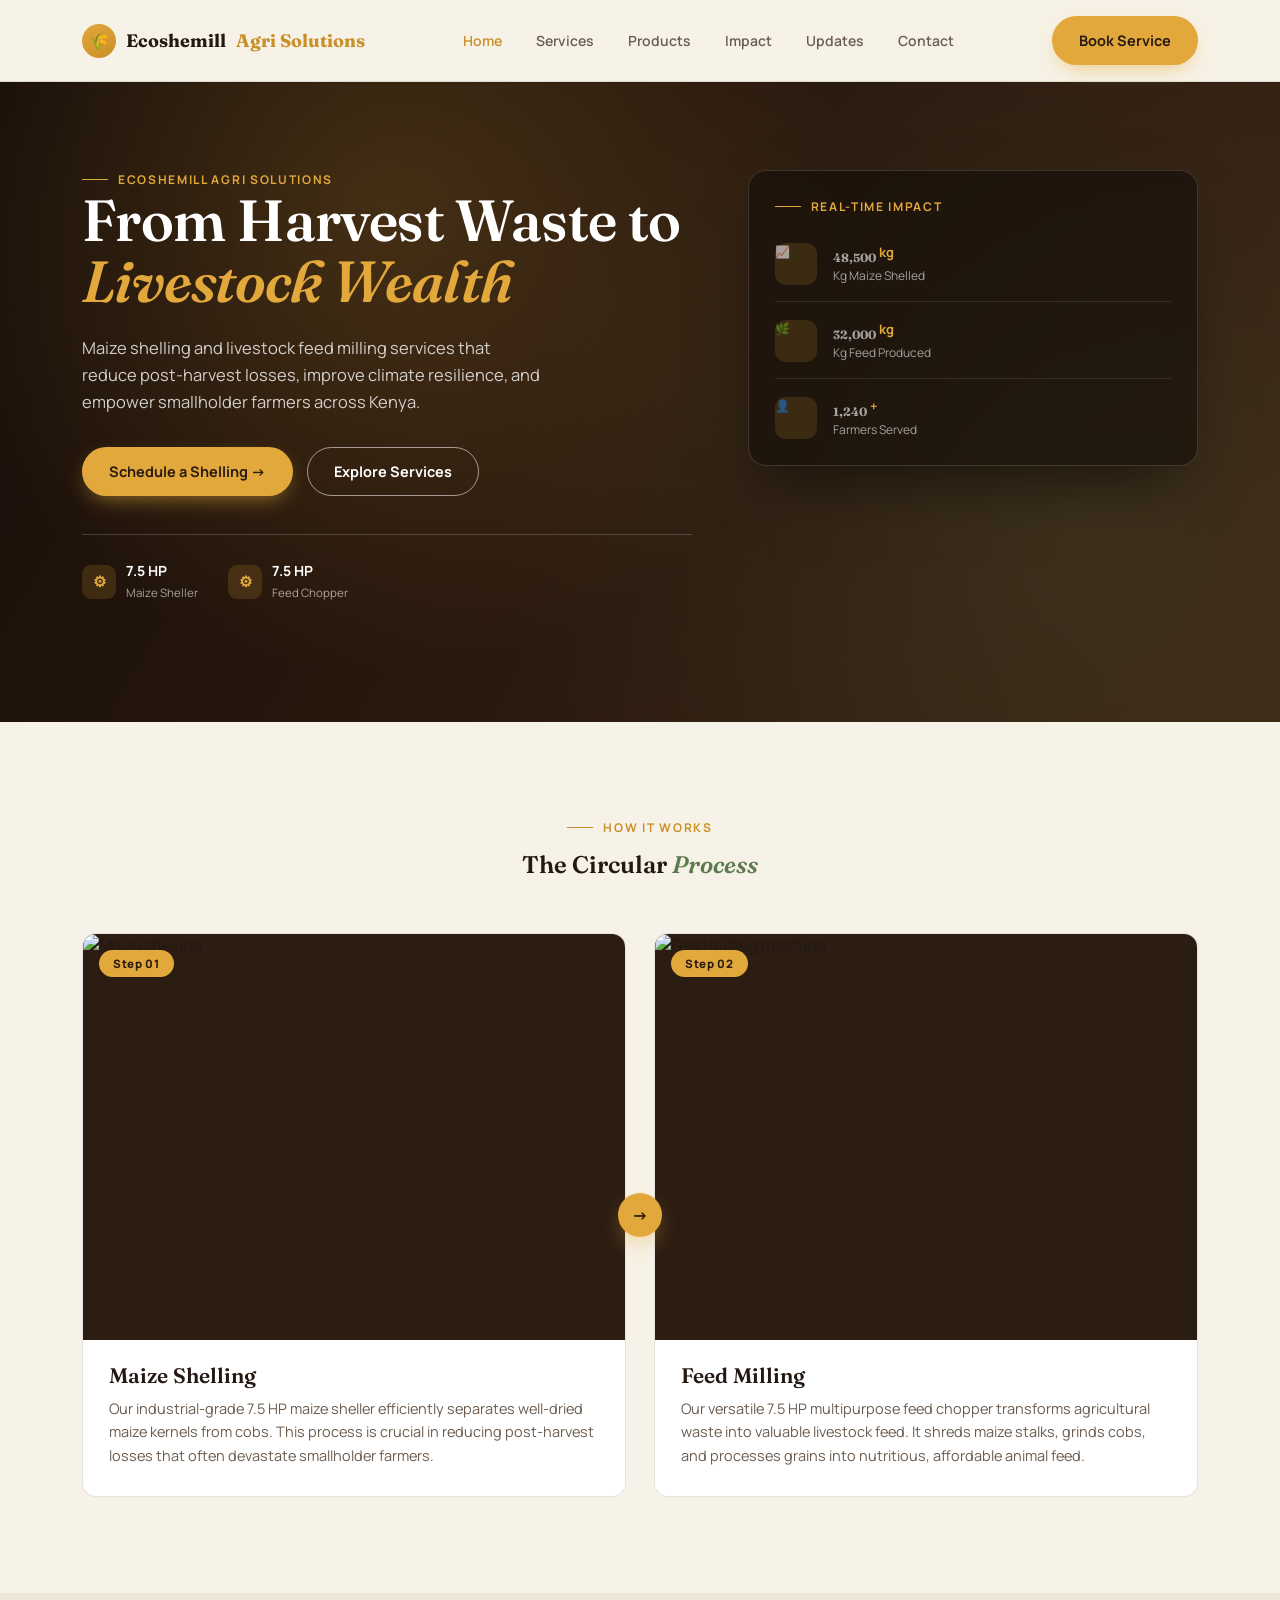
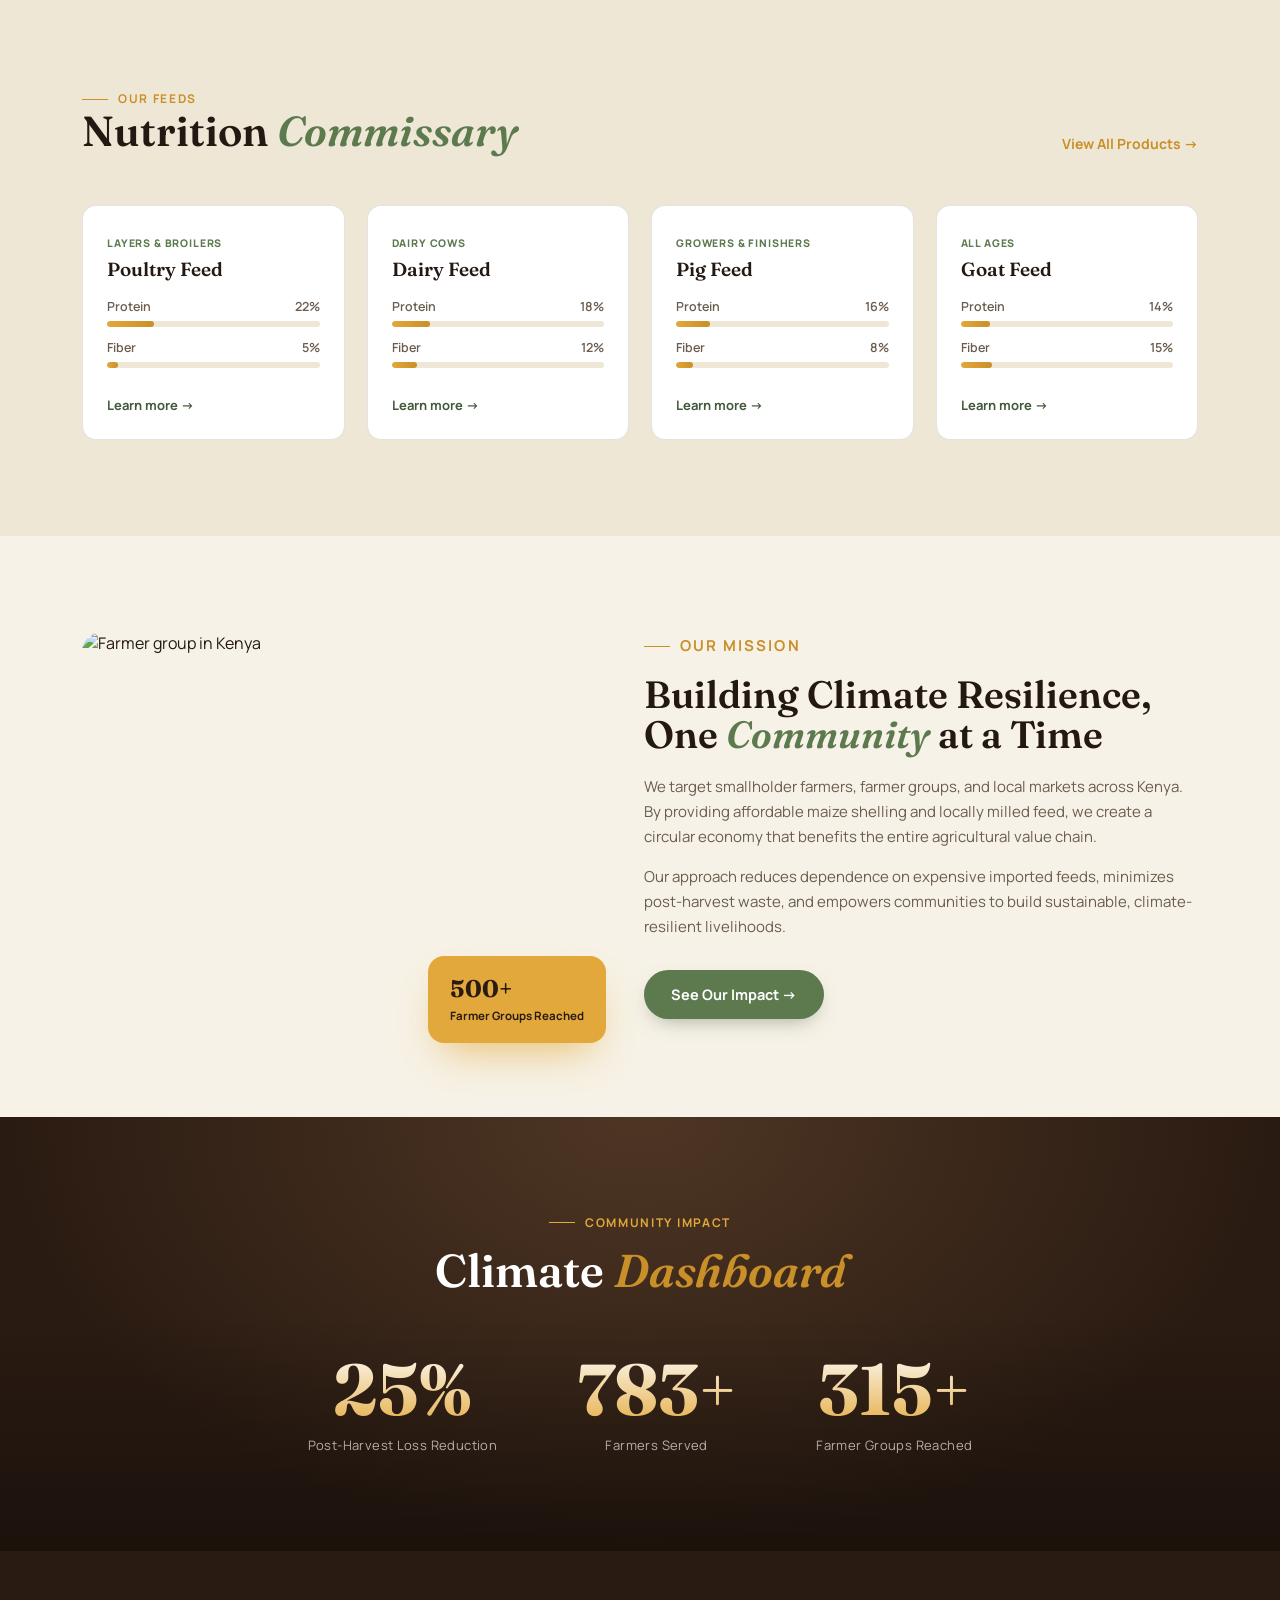
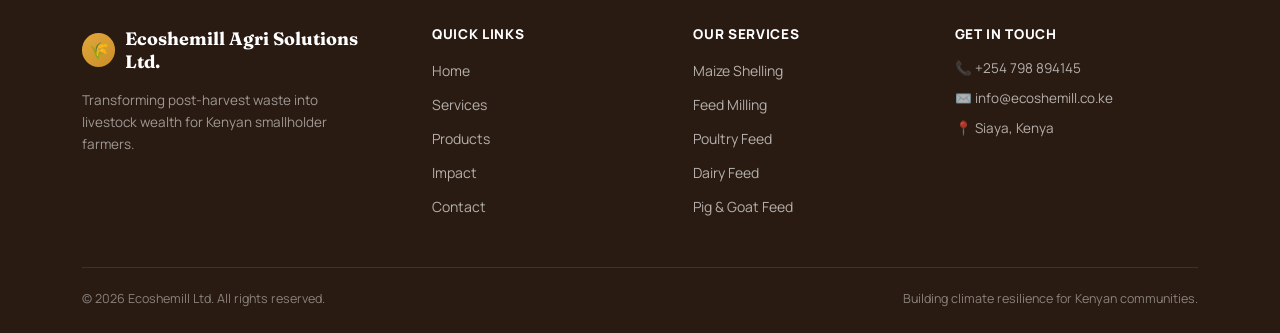
==== index.html @ fb28b837 "initial commit" ====
<!DOCTYPE html>
<html lang="en">
<head>
<meta charset="UTF-8">
<meta name="viewport" content="width=device-width, initial-scale=1.0">
<title>Ecoshemill Agri Solutions — From Harvest Waste to Livestock Wealth</title>
<link rel="preconnect" href="https://fonts.googleapis.com">
<link href="https://fonts.googleapis.com/css2?family=Fraunces:ital,opsz,wght@0,9..144,400;0,9..144,600;0,9..144,700;1,9..144,500;1,9..144,600&family=Manrope:wght@400;500;600;700;800&display=swap" rel="stylesheet">
<link rel="stylesheet" href="style.css">
</head>
<body>

<header>
  <nav>
    <a class="logo" href="#top">
      <span class="logo-mark">🌾</span>
      Ecoshemill <span style="color:var(--gold-dark)">Agri Solutions</span>
    </a>
    <div class="nav-links">
      <a href="#top" class="active">Home</a>
      <a href="#services">Services</a>
      <a href="#products">Products</a>
      <a href="#impact">Impact</a>
      <a href="#updates">Updates</a>
      <a href="#contact">Contact</a>
    </div>
    <div class="nav-cta">
      <a class="btn btn-gold" href="#contact">Book Service</a>
      <button class="burger" id="burger" aria-label="Menu"><span></span><span></span><span></span></button>
    </div>
  </nav>
</header>

<section class="hero" id="top">
  <div class="hero-grain"></div>
  <div class="hero-inner">
    <div data-reveal>
      <p class="eyebrow on-dark">Ecoshemill Agri Solutions</p>
      <h1>From Harvest Waste to<span class="accent">Livestock Wealth</span></h1>
      <p class="lead">Maize shelling and livestock feed milling services that reduce post-harvest losses, improve climate resilience, and empower smallholder farmers across Kenya.</p>
      <div class="hero-actions">
        <a href="#contact" class="btn btn-gold">Schedule a Shelling →</a>
        <a href="#services" class="btn btn-outline">Explore Services</a>
      </div>
      <div class="hero-specs">
        <div class="spec"><span class="ic">⚙</span><div><b>7.5 HP</b><span>Maize Sheller</span></div></div>
        <div class="spec"><span class="ic">⚙</span><div><b>7.5 HP</b><span>Feed Chopper</span></div></div>
      </div>
    </div>

    <div class="impact-card" data-reveal>
      <p class="eyebrow on-dark" style="margin-bottom:8px;">Real-Time Impact</p>
      <div class="impact-row">
        <span class="impact-ic">📈</span>
        <div><span class="impact-num" data-count="48500">0<sup>kg</sup></span><span>Kg Maize Shelled</span></div>
      </div>
      <div class="impact-row">
        <span class="impact-ic">🌿</span>
        <div><span class="impact-num" data-count="32000">0<sup>kg</sup></span><span>Kg Feed Produced</span></div>
      </div>
      <div class="impact-row">
        <span class="impact-ic">👤</span>
        <div><span class="impact-num" data-count="1240">0<sup>+</sup></span><span>Farmers Served</span></div>
      </div>
    </div>
  </div>
</section>

<section class="section" id="services">
  <div class="wrap">
    <div class="center-head" data-reveal>
      <p class="eyebrow">How It Works</p>
      <h2>The Circular <em class="green">Process</em></h2>
    </div>
    <div class="process-grid" data-reveal>
      <div class="process-arrow">→</div>
      <div class="step-card">
        <div class="step-media">
          <span class="step-tag">Step 01</span>
          <img src="https://images.unsplash.com/photo-1601472244926-1de84e69b7e8?q=80&w=800&auto=format&fit=crop" alt="Maize shelling">
        </div>
        <div class="step-body">
          <h3>Maize Shelling</h3>
          <p>Our industrial-grade 7.5 HP maize sheller efficiently separates well-dried maize kernels from cobs. This process is crucial in reducing post-harvest losses that often devastate smallholder farmers.</p>
        </div>
      </div>
      <div class="step-card">
        <div class="step-media">
          <span class="step-tag">Step 02</span>
          <img src="https://images.unsplash.com/photo-1595855709622-2c3f75f4dbaa?q=80&w=800&auto=format&fit=crop" alt="Feed milling machine">
        </div>
        <div class="step-body">
          <h3>Feed Milling</h3>
          <p>Our versatile 7.5 HP multipurpose feed chopper transforms agricultural waste into valuable livestock feed. It shreds maize stalks, grinds cobs, and processes grains into nutritious, affordable animal feed.</p>
        </div>
      </div>
    </div>
  </div>
</section>

<section class="section nutrition" id="products">
  <div class="wrap">
    <div class="section-head" data-reveal>
      <div>
        <p class="eyebrow">Our Feeds</p>
        <h2>Nutrition <em class="green">Commissary</em></h2>
      </div>
      <a class="view-all" href="#products">View All Products →</a>
    </div>
    <div class="feed-grid" data-reveal>
      <div class="feed-card">
        <span class="feed-tag">Layers &amp; Broilers</span>
        <h3>Poultry Feed</h3>
        <div class="stat-row"><div class="stat-label"><span>Protein</span><span>22%</span></div><div class="bar"><i style="width:22%"></i></div></div>
        <div class="stat-row"><div class="stat-label"><span>Fiber</span><span>5%</span></div><div class="bar"><i style="width:5%"></i></div></div>
        <a class="learn-more" href="#products">Learn more →</a>
      </div>
      <div class="feed-card">
        <span class="feed-tag">Dairy Cows</span>
        <h3>Dairy Feed</h3>
        <div class="stat-row"><div class="stat-label"><span>Protein</span><span>18%</span></div><div class="bar"><i style="width:18%"></i></div></div>
        <div class="stat-row"><div class="stat-label"><span>Fiber</span><span>12%</span></div><div class="bar"><i style="width:12%"></i></div></div>
        <a class="learn-more" href="#products">Learn more →</a>
      </div>
      <div class="feed-card">
        <span class="feed-tag">Growers &amp; Finishers</span>
        <h3>Pig Feed</h3>
        <div class="stat-row"><div class="stat-label"><span>Protein</span><span>16%</span></div><div class="bar"><i style="width:16%"></i></div></div>
        <div class="stat-row"><div class="stat-label"><span>Fiber</span><span>8%</span></div><div class="bar"><i style="width:8%"></i></div></div>
        <a class="learn-more" href="#products">Learn more →</a>
      </div>
      <div class="feed-card">
        <span class="feed-tag">All Ages</span>
        <h3>Goat Feed</h3>
        <div class="stat-row"><div class="stat-label"><span>Protein</span><span>14%</span></div><div class="bar"><i style="width:14%"></i></div></div>
        <div class="stat-row"><div class="stat-label"><span>Fiber</span><span>15%</span></div><div class="bar"><i style="width:15%"></i></div></div>
        <a class="learn-more" href="#products">Learn more →</a>
      </div>
    </div>
  </div>
</section>

<section class="section" id="impact">
  <div class="wrap mission" data-reveal>
    <div class="mission-media">
      <img src="https://images.unsplash.com/photo-1500595046743-cd271d694d30?q=80&w=900&auto=format&fit=crop" alt="Farmer group in Kenya">
      <div class="badge-float"><b>500+</b><span>Farmer Groups Reached</span></div>
    </div>
    <div class="mission-copy">
      <p class="eyebrow">Our Mission</p>
      <h2 style="margin-top:14px;">Building Climate Resilience, One <em class="green">Community</em> at a Time</h2>
      <p>We target smallholder farmers, farmer groups, and local markets across Kenya. By providing affordable maize shelling and locally milled feed, we create a circular economy that benefits the entire agricultural value chain.</p>
      <p>Our approach reduces dependence on expensive imported feeds, minimizes post-harvest waste, and empowers communities to build sustainable, climate-resilient livelihoods.</p>
      <a class="btn btn-green" href="#contact">See Our Impact →</a>
    </div>
  </div>
</section>

<section class="dashboard section" id="updates">
  <div class="wrap" data-reveal>
    <p class="eyebrow on-dark" style="justify-content:center;">Community Impact</p>
    <h2 style="font-size:clamp(30px,4.4vw,46px); margin-top:14px;">Climate <em>Dashboard</em></h2>
    <div class="dash-stats">
      <div class="dash-stat">
        <b data-count="40" data-suffix="%">0%</b>
        <span>Post-Harvest Loss Reduction</span>
      </div>
      <div class="dash-stat">
        <b data-count="1240" data-suffix="+">0</b>
        <span>Farmers Served</span>
      </div>
      <div class="dash-stat">
        <b data-count="500" data-suffix="+">0</b>
        <span>Farmer Groups Reached</span>
      </div>
    </div>
  </div>
</section>

<footer id="contact">
  <div class="wrap">
    <div class="foot-grid">
      <div>
        <div class="foot-logo"><span class="logo-mark">🌾</span>Ecoshemill Agri Solutions Ltd.</div>
        <p>Transforming post-harvest waste into livestock wealth for Kenyan smallholder farmers.</p>
      </div>
      <div class="foot-col">
        <h4>Quick Links</h4>
        <ul>
          <li><a href="#top">Home</a></li>
          <li><a href="#services">Services</a></li>
          <li><a href="#products">Products</a></li>
          <li><a href="#impact">Impact</a></li>
          <li><a href="#contact">Contact</a></li>
        </ul>
      </div>
      <div class="foot-col">
        <h4>Our Services</h4>
        <ul>
          <li><a href="#services">Maize Shelling</a></li>
          <li><a href="#services">Feed Milling</a></li>
          <li><a href="#products">Poultry Feed</a></li>
          <li><a href="#products">Dairy Feed</a></li>
          <li><a href="#products">Pig &amp; Goat Feed</a></li>
        </ul>
      </div>
      <div class="foot-col">
        <h4>Get In Touch</h4>
        <ul>
          <li class="contact-item">📞 +254 798 894145</li>
          <li class="contact-item">✉️ info@ecoshemill.co.ke</li>
          <li class="contact-item">📍 Siaya, Kenya</li>
        </ul>
      </div>
    </div>
    <div class="foot-bottom">
      <span>© 2026 Ecoshemill Ltd. All rights reserved.</span>
      <span>Building climate resilience for Kenyan communities.</span>
    </div>
  </div>
</footer>

<script src="script.js"></script>
</body>
</html>
---- style.css ----
:root{
    --cream:#F7F2E7;
    --cream-dark:#EFE7D6;
    --brown-900:#2A1B12;
    --brown-800:#3A271A;
    --brown-700:#4E3624;
    --gold:#E3A83B;
    --gold-dark:#C98F28;
    --green:#5C7A4E;
    --green-dark:#42583A;
    --ink:#241812;
    --ink-soft:#6b5c4f;
    --line: rgba(36,24,18,0.12);
    --radius: 14px;
    --maxw: 1180px;
  }
  *{box-sizing:border-box;}
  html{scroll-behavior:smooth;}
  body{
    margin:0;
    font-family:'Manrope', sans-serif;
    color:var(--ink);
    background:var(--cream);
    -webkit-font-smoothing:antialiased;
  }
  h1,h2,h3,h4{
    font-family:'Fraunces', serif;
    margin:0;
    line-height:1.05;
    font-weight:600;
  }
  em{font-style:italic; color:var(--gold-dark);}
  em.green{color:var(--green);}
  p{margin:0; color:var(--ink-soft); line-height:1.65;}
  a{text-decoration:none; color:inherit;}
  img{display:block; max-width:100%;}
  .wrap{max-width:var(--maxw); margin:0 auto; padding:0 32px;}
  .eyebrow{
    display:flex; align-items:center; gap:10px;
    text-transform:uppercase; letter-spacing:.14em; font-size:12px;
    font-weight:700; color:var(--gold-dark);
  }
  .eyebrow::before{content:""; width:26px; height:1px; background:var(--gold-dark);}
  .eyebrow.on-dark{color:var(--gold);}
  .eyebrow.on-dark::before{background:var(--gold);}
  .btn{
    display:inline-flex; align-items:center; gap:8px;
    padding:14px 26px; border-radius:100px; font-weight:700; font-size:14.5px;
    cursor:pointer; border:1.5px solid transparent; transition:transform .25s ease, box-shadow .25s ease, background .25s ease;
    white-space:nowrap;
  }
  .btn:hover{transform:translateY(-2px);}
  .btn-gold{background:var(--gold); color:var(--brown-900); box-shadow:0 8px 22px -8px rgba(227,168,59,.7);}
  .btn-gold:hover{background:var(--gold-dark);}
  .btn-outline{background:transparent; border-color:rgba(255,255,255,.55); color:#fff;}
  .btn-outline:hover{background:rgba(255,255,255,.12);}
  .btn-green{background:var(--green); color:#fff; box-shadow:0 8px 22px -10px rgba(66,88,58,.6);}
  .btn-green:hover{background:var(--green-dark);}

  /* NAV */
  header{
    position:sticky; top:0; z-index:50;
    background:rgba(247,242,231,.9); backdrop-filter:blur(10px);
    border-bottom:1px solid var(--line);
  }
  nav{
    display:flex; align-items:center; justify-content:space-between;
    max-width:var(--maxw); margin:0 auto; padding:16px 32px;
  }
  .logo{display:flex; align-items:center; gap:10px; font-family:'Fraunces',serif; font-weight:700; font-size:18px;}
  .logo-mark{
    width:34px; height:34px; border-radius:50%;
    background:linear-gradient(145deg, var(--gold), var(--gold-dark));
    display:flex; align-items:center; justify-content:center; font-size:16px;
  }
  .nav-links{display:flex; align-items:center; gap:34px; font-size:14px; font-weight:600; color:var(--ink);}
  .nav-links a{position:relative; padding:6px 0; color:var(--ink-soft);}
  .nav-links a.active{color:var(--gold-dark);}
  .nav-links a:hover{color:var(--gold-dark);}
  .nav-cta{display:flex; align-items:center; gap:18px;}
  .burger{display:none; flex-direction:column; gap:5px; cursor:pointer; background:none; border:none;}
  .burger span{width:22px; height:2px; background:var(--ink);}

  /* HERO */
  .hero{
    position:relative; overflow:hidden; color:#fff;
    background:linear-gradient(120deg, rgba(20,12,8,.92), rgba(60,35,18,.75)),
      url('data:image/svg+xml;utf8,<svg xmlns="http://www.w3.org/2000/svg" width="800" height="600"><rect width="800" height="600" fill="%233a2415"/></svg>');
    background-size:cover; background-position:center;
    min-height:640px;
  }
  .hero-grain{
    position:absolute; inset:0;
    background: radial-gradient(circle at 30% 20%, rgba(227,168,59,.18), transparent 45%),
                radial-gradient(circle at 85% 70%, rgba(92,122,78,.18), transparent 50%);
    pointer-events:none;
  }
  .hero-inner{
    position:relative; z-index:2; display:grid; grid-template-columns:1.15fr .85fr; gap:56px;
    align-items:start; padding:88px 32px 64px; max-width:var(--maxw); margin:0 auto;
  }
  .hero h1{font-size:clamp(38px,5vw,58px); letter-spacing:-.01em;}
  .hero h1 .accent{display:block; font-style:italic; color:var(--gold); font-weight:600;}
  .hero p.lead{color:rgba(255,255,255,.78); font-size:16.5px; max-width:460px; margin:22px 0 32px;}
  .hero-actions{display:flex; gap:14px; flex-wrap:wrap; margin-bottom:38px;}
  .hero-specs{display:flex; gap:30px; padding-top:26px; border-top:1px solid rgba(255,255,255,.18);}
  .spec{display:flex; align-items:center; gap:10px;}
  .spec .ic{
    width:34px; height:34px; border-radius:9px; background:rgba(227,168,59,.16);
    display:flex; align-items:center; justify-content:center; color:var(--gold); font-size:15px; font-weight:800;
  }
  .spec b{display:block; font-size:14px;}
  .spec span{font-size:11.5px; color:rgba(255,255,255,.6);}

  .impact-card{
    background:rgba(20,13,9,.62); border:1px solid rgba(255,255,255,.14);
    border-radius:18px; padding:26px 26px 10px; backdrop-filter:blur(6px);
    box-shadow:0 30px 60px -20px rgba(0,0,0,.55);
  }
  .impact-row{
    display:flex; align-items:center; gap:16px;
    padding:16px 0; border-bottom:1px solid rgba(255,255,255,.1);
  }
  .impact-row:last-child{border-bottom:none;}
  .impact-ic{
    width:42px; height:42px; border-radius:11px; flex:none;
    background:rgba(227,168,59,.15); color:var(--gold);
    display:flex; align-items:center; justify-content:center; font-size:18px;
  }
  .impact-num{font-family:'Fraunces',serif; font-size:24px; font-weight:700;}
  .impact-num sup{font-family:'Manrope',sans-serif; font-size:13px; font-weight:700; color:var(--gold); margin-left:3px;}
  .impact-row span{display:block; font-size:12px; color:rgba(255,255,255,.6); margin-top:2px;}

  /* SECTION HEAD */
  .section{padding:96px 0;}
  .section-head{display:flex; align-items:flex-end; justify-content:space-between; gap:24px; margin-bottom:52px; flex-wrap:wrap;}
  .section-head h2{font-size:clamp(30px,4vw,42px);}
  .view-all{font-weight:700; font-size:14px; color:var(--gold-dark); white-space:nowrap;}
  .center-head{text-align:center; display:flex; flex-direction:column; align-items:center; margin-bottom:56px;}
  .center-head .eyebrow{margin-bottom:14px;}

  /* PROCESS */
  .process-grid{display:grid; grid-template-columns:1fr 1fr; gap:28px; position:relative;}
  .process-arrow{
    position:absolute; top:50%; left:50%; transform:translate(-50%,-50%);
    width:44px; height:44px; border-radius:50%; background:var(--gold);
    display:flex; align-items:center; justify-content:center; color:var(--brown-900); font-weight:800; z-index:2;
    box-shadow:0 10px 24px -8px rgba(227,168,59,.7);
  }
  .step-card{
    background:#fff; border-radius:var(--radius); overflow:hidden;
    border:1px solid var(--line); transition:transform .35s ease, box-shadow .35s ease;
  }
  .step-card:hover{transform:translateY(-6px); box-shadow:0 24px 40px -20px rgba(36,24,18,.25);}
  .step-media{position:relative; aspect-ratio:4/3; overflow:hidden; background:#2c1d13;}
  .step-media img{width:100%; height:100%; object-fit:cover;}
  .step-tag{
    position:absolute; top:16px; left:16px; background:var(--gold); color:var(--brown-900);
    font-size:11.5px; font-weight:800; letter-spacing:.06em; padding:6px 14px; border-radius:100px;
  }
  .step-body{padding:24px 26px 28px;}
  .step-body h3{font-size:21px; margin-bottom:10px;}
  .step-body p{font-size:14.5px;}

  /* NUTRITION */
  .nutrition{background:var(--cream-dark);}
  .feed-grid{display:grid; grid-template-columns:repeat(4,1fr); gap:22px;}
  .feed-card{
    background:#fff; border:1px solid var(--line); border-radius:var(--radius);
    padding:24px; transition:transform .3s ease, box-shadow .3s ease;
  }
  .feed-card:hover{transform:translateY(-5px); box-shadow:0 20px 34px -18px rgba(36,24,18,.25);}
  .feed-tag{font-size:10.5px; font-weight:800; letter-spacing:.08em; color:var(--green); text-transform:uppercase;}
  .feed-card h3{font-family:'Fraunces',serif; font-size:19px; margin:8px 0 18px; font-weight:600;}
  .stat-row{margin-bottom:12px;}
  .stat-row .stat-label{display:flex; justify-content:space-between; font-size:12.5px; color:var(--ink-soft); margin-bottom:6px; font-weight:600;}
  .bar{height:6px; border-radius:100px; background:var(--cream-dark); overflow:hidden;}
  .bar i{display:block; height:100%; background:linear-gradient(90deg,var(--gold),var(--gold-dark)); border-radius:100px;}
  .learn-more{display:inline-flex; align-items:center; gap:6px; font-size:13px; font-weight:700; color:var(--green-dark); margin-top:16px;}

  /* MISSION */
  .mission{display:grid; grid-template-columns:.95fr 1.05fr; gap:60px; align-items:center;}
  .mission-media{position:relative;}
  .mission-media img{border-radius:20px; width:100%; aspect-ratio:4/3.1; object-fit:cover;}
  .badge-float{
    position:absolute; bottom:-22px; right:-22px; background:var(--gold);
    color:var(--brown-900); border-radius:16px; padding:18px 22px;
    box-shadow:0 20px 40px -14px rgba(227,168,59,.7);
  }
  .badge-float b{display:block; font-family:'Fraunces',serif; font-size:24px;}
  .badge-float span{font-size:11.5px; font-weight:700;}
  .mission-copy h2{font-size:clamp(28px,3.6vw,38px); margin-bottom:20px;}
  .mission-copy p{margin-bottom:16px; font-size:15px;}
  .mission-copy .btn{margin-top:14px;}

  /* DASHBOARD */
  .dashboard{
    background:radial-gradient(ellipse at top, #4E3624, var(--brown-900) 70%);
    color:#fff; text-align:center; position:relative; overflow:hidden;
  }
  .dashboard::before{
    content:""; position:absolute; inset:auto 0 0 0; height:55%;
    background:linear-gradient(180deg, transparent, rgba(0,0,0,.35));
  }
  .dash-stats{display:flex; justify-content:center; gap:80px; margin-top:50px; flex-wrap:wrap;}
  .dash-stat b{
    font-family:'Fraunces',serif; font-size:clamp(48px,7vw,72px); font-weight:700;
    background:linear-gradient(180deg,#fff,var(--gold)); -webkit-background-clip:text; background-clip:text; color:transparent;
    display:block;
  }
  .dash-stat span{font-size:13px; color:rgba(255,255,255,.65); letter-spacing:.03em;}

  /* FOOTER */
  footer{background:var(--brown-900); color:rgba(255,255,255,.72); padding:76px 0 26px;}
  .foot-grid{display:grid; grid-template-columns:1.4fr 1fr 1fr 1.1fr; gap:40px; padding-bottom:50px; border-bottom:1px solid rgba(255,255,255,.1);}
  .foot-logo{display:flex; align-items:center; gap:10px; color:#fff; font-family:'Fraunces',serif; font-weight:700; font-size:18px; margin-bottom:16px;}
  .foot-grid p{font-size:13.5px; max-width:280px; color:rgba(255,255,255,.55);}
  .foot-col h4{color:#fff; font-family:'Manrope',sans-serif; font-size:13.5px; letter-spacing:.05em; text-transform:uppercase; margin-bottom:18px; font-weight:800;}
  .foot-col ul{list-style:none; margin:0; padding:0; display:flex; flex-direction:column; gap:12px;}
  .foot-col a{font-size:14px; color:rgba(255,255,255,.65);}
  .foot-col a:hover{color:var(--gold);}
  .foot-col li.contact-item{display:flex; gap:10px; font-size:13.5px; color:rgba(255,255,255,.65); align-items:flex-start;}
  .foot-bottom{display:flex; justify-content:space-between; padding-top:22px; font-size:12.5px; color:rgba(255,255,255,.45); flex-wrap:wrap; gap:10px;}

  [data-reveal]{opacity:0; transform:translateY(24px); transition:opacity .7s ease, transform .7s ease;}
  [data-reveal].in{opacity:1; transform:translateY(0);}

  @media (max-width:980px){
    .hero-inner{grid-template-columns:1fr;}
    .mission{grid-template-columns:1fr;}
    .feed-grid{grid-template-columns:repeat(2,1fr);}
    .foot-grid{grid-template-columns:1fr 1fr;}
    .nav-links{display:none;}
    .burger{display:flex;}
  }
  @media (max-width:600px){
    .process-grid{grid-template-columns:1fr;}
    .process-arrow{display:none;}
    .feed-grid{grid-template-columns:1fr;}
    .foot-grid{grid-template-columns:1fr;}
    .dash-stats{gap:40px;}
    .hero-specs{flex-wrap:wrap; gap:18px;}
  }
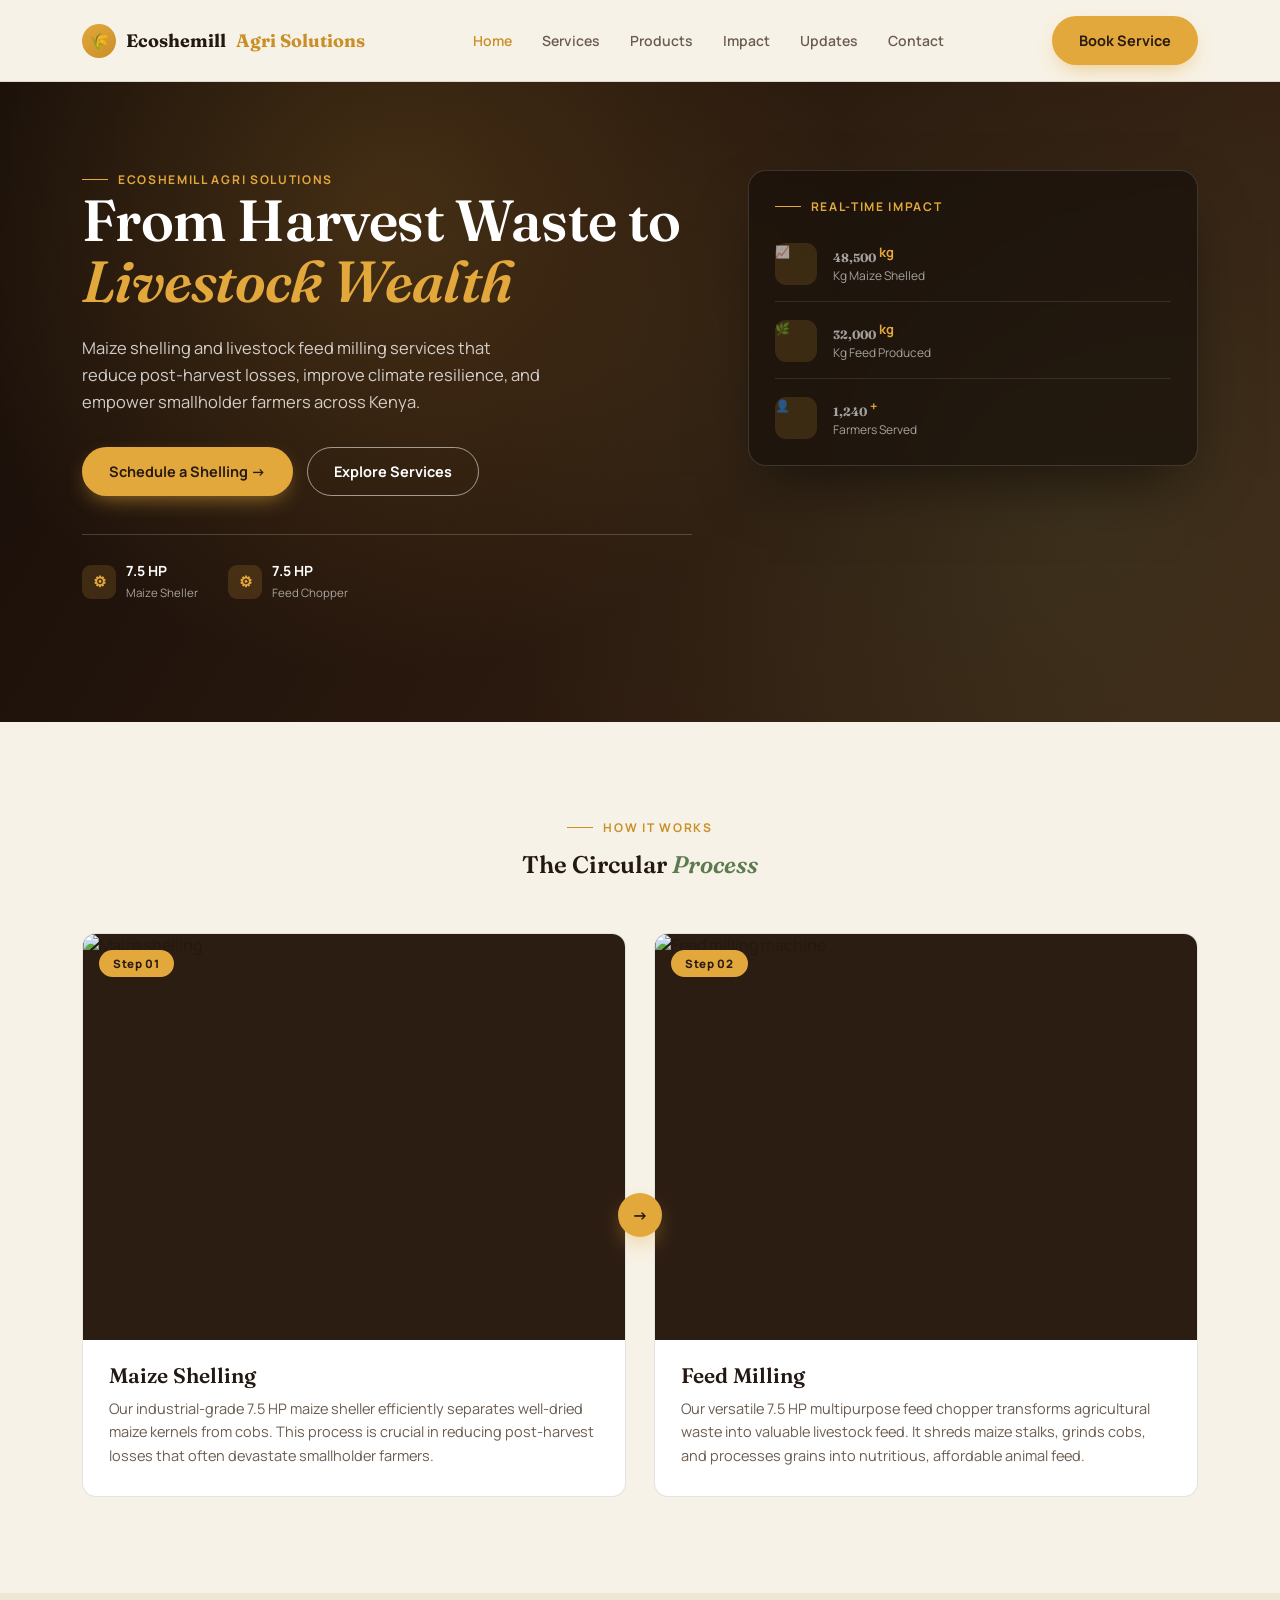
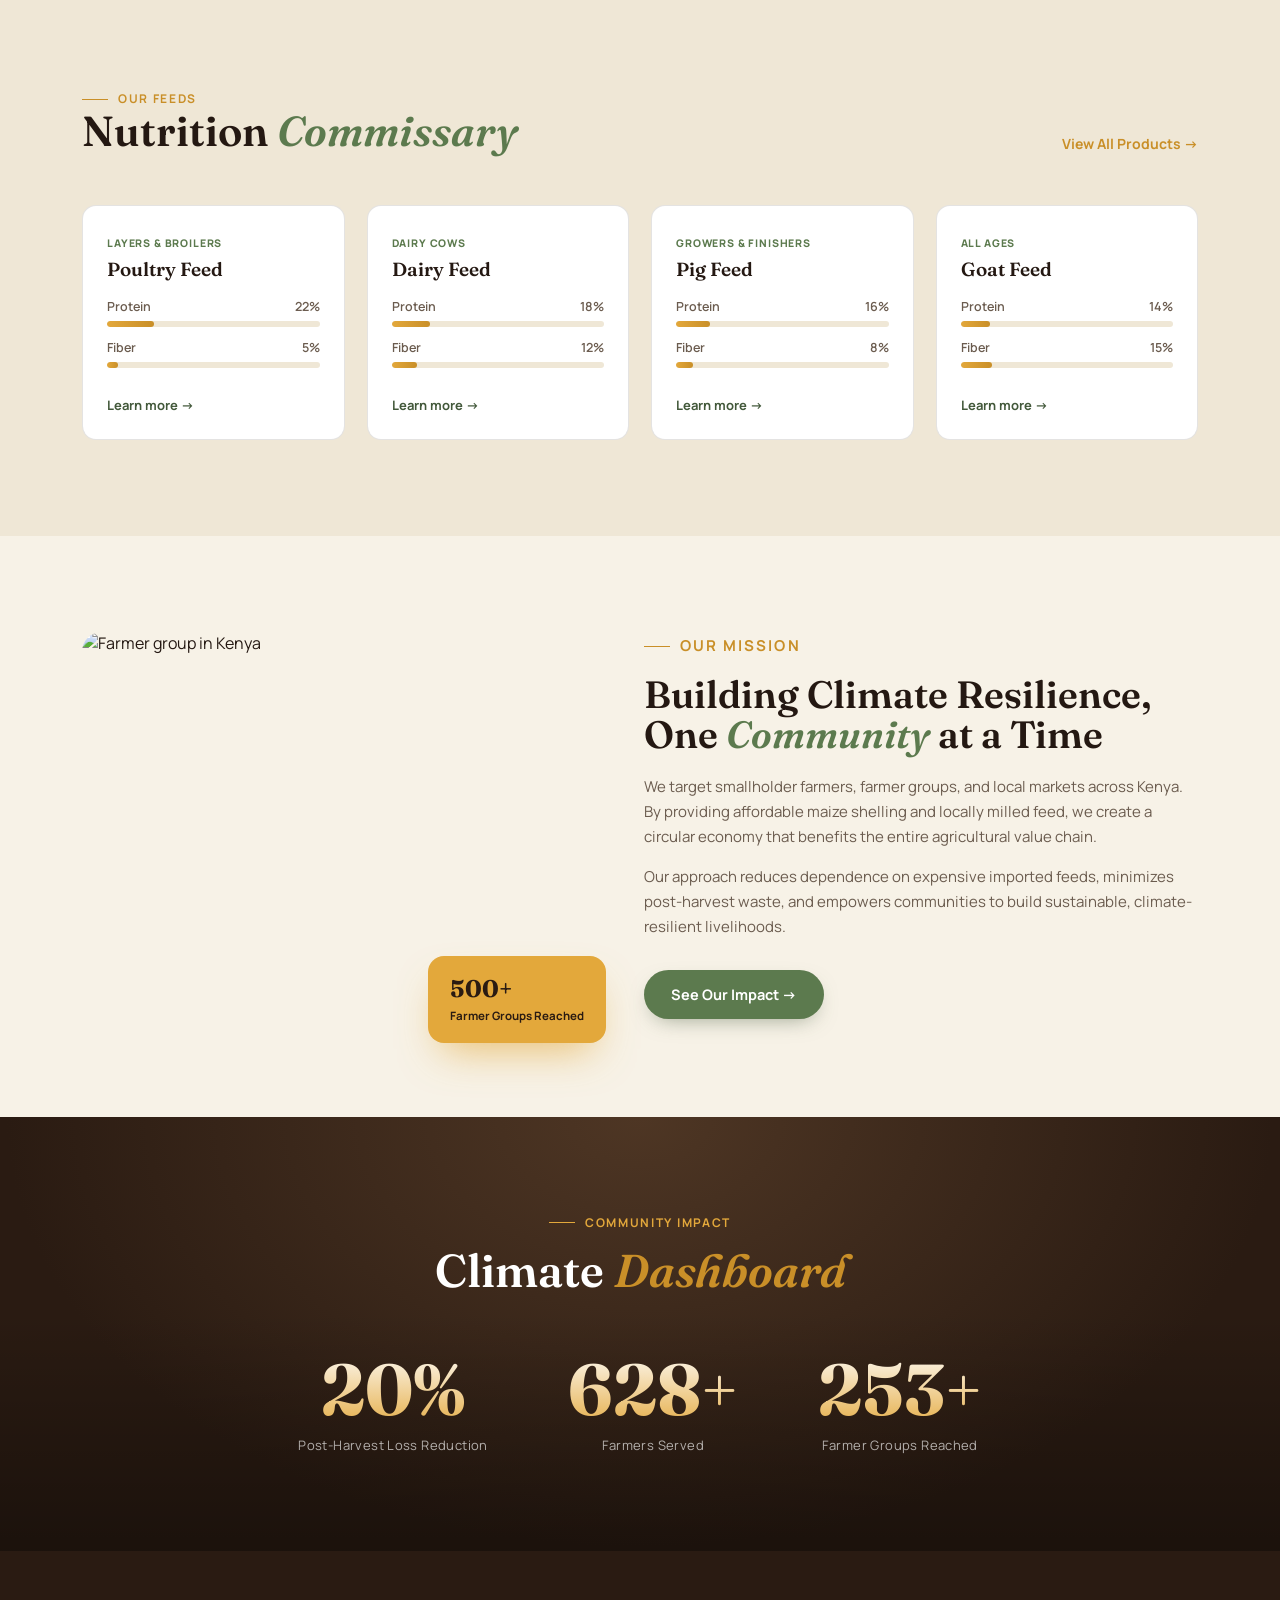
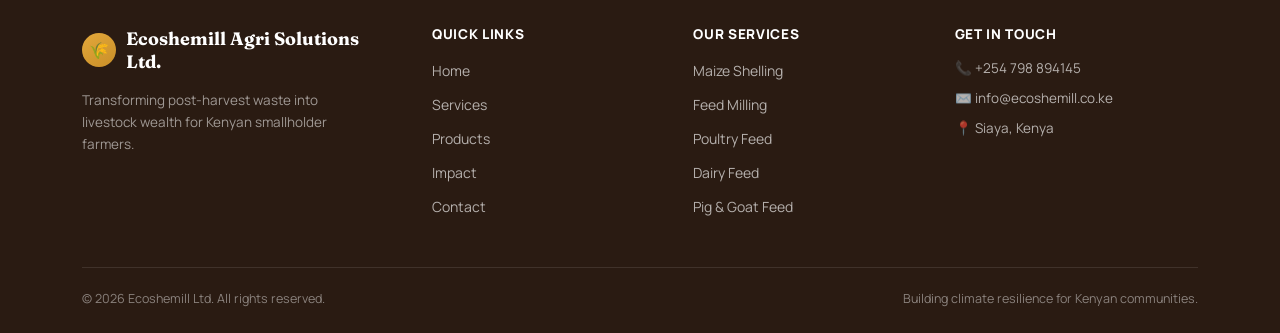
==== commit 64bbea22: "responsiveness" ====
--- a/index.html
+++ b/index.html
@@ -16,19 +16,23 @@
       <span class="logo-mark">🌾</span>
       Ecoshemill <span style="color:var(--gold-dark)">Agri Solutions</span>
     </a>
-    <div class="nav-links">
-      <a href="#top" class="active">Home</a>
-      <a href="#services">Services</a>
-      <a href="#products">Products</a>
-      <a href="#impact">Impact</a>
-      <a href="#updates">Updates</a>
-      <a href="#contact">Contact</a>
+    <div class="nav-links" id="navLinks">
+      <a href="#top" class="active" data-nav><span class="nav-ic">🏠</span><span class="nav-label">Home</span></a>
+      <a href="#services" data-nav><span class="nav-ic">⚙️</span><span class="nav-label">Services</span></a>
+      <a href="#products" data-nav><span class="nav-ic">🌽</span><span class="nav-label">Products</span></a>
+      <a href="#impact" data-nav><span class="nav-ic">🌍</span><span class="nav-label">Impact</span></a>
+      <a href="#updates" data-nav><span class="nav-ic">📊</span><span class="nav-label">Updates</span></a>
+      <a href="#contact" data-nav><span class="nav-ic">✉️</span><span class="nav-label">Contact</span></a>
+      <!-- <a class="btn btn-gold mobile-only-cta" href="#contact"><span class="nav-ic">📅</span><span class="nav-label">Book Service</span></a> -->
     </div>
     <div class="nav-cta">
-      <a class="btn btn-gold" href="#contact">Book Service</a>
-      <button class="burger" id="burger" aria-label="Menu"><span></span><span></span><span></span></button>
+      <a class="btn btn-gold desktop-only-cta" href="#contact">Book Service</a>
+      <button class="burger" id="burger" aria-label="Open menu" aria-expanded="false" aria-controls="navLinks">
+        <span></span><span></span><span></span>
+      </button>
     </div>
   </nav>
+  <div class="nav-overlay" id="navOverlay"></div>
 </header>
 
 <section class="hero" id="top">
--- a/style.css
+++ b/style.css
@@ -59,27 +59,42 @@
 
   /* NAV */
   header{
-    position:sticky; top:0; z-index:50;
+    position:sticky; top:0; z-index:100;
     background:rgba(247,242,231,.9); backdrop-filter:blur(10px);
     border-bottom:1px solid var(--line);
   }
   nav{
     display:flex; align-items:center; justify-content:space-between;
     max-width:var(--maxw); margin:0 auto; padding:16px 32px;
-  }
-  .logo{display:flex; align-items:center; gap:10px; font-family:'Fraunces',serif; font-weight:700; font-size:18px;}
+    gap:16px;
+  }
+  .logo{display:flex; align-items:center; gap:10px; font-family:'Fraunces',serif; font-weight:700; font-size:18px; flex:none;}
   .logo-mark{
-    width:34px; height:34px; border-radius:50%;
+    width:34px; height:34px; border-radius:50%; flex:none;
     background:linear-gradient(145deg, var(--gold), var(--gold-dark));
     display:flex; align-items:center; justify-content:center; font-size:16px;
   }
-  .nav-links{display:flex; align-items:center; gap:34px; font-size:14px; font-weight:600; color:var(--ink);}
-  .nav-links a{position:relative; padding:6px 0; color:var(--ink-soft);}
+  .nav-links{display:flex; align-items:center; gap:30px; font-size:14px; font-weight:600; color:var(--ink);}
+  .nav-links a{position:relative; padding:6px 0; color:var(--ink-soft); display:flex; align-items:center; gap:8px; white-space:nowrap;}
   .nav-links a.active{color:var(--gold-dark);}
   .nav-links a:hover{color:var(--gold-dark);}
-  .nav-cta{display:flex; align-items:center; gap:18px;}
-  .burger{display:none; flex-direction:column; gap:5px; cursor:pointer; background:none; border:none;}
-  .burger span{width:22px; height:2px; background:var(--ink);}
+  .nav-ic{display:none; font-size:19px; line-height:1;}
+  .mobile-only-cta{display:none;}
+  .nav-cta{display:flex; align-items:center; gap:14px; flex:none;}
+  .burger{
+    display:none; flex-direction:column; justify-content:center; align-items:center; gap:5px;
+    cursor:pointer; background:none; border:none; width:40px; height:40px; border-radius:10px;
+    flex:none; padding:0;
+  }
+  .burger span{width:20px; height:2px; background:var(--ink); border-radius:2px; transition:transform .3s ease, opacity .3s ease;}
+  .burger.open span:nth-child(1){transform:translateY(7px) rotate(45deg);}
+  .burger.open span:nth-child(2){opacity:0;}
+  .burger.open span:nth-child(3){transform:translateY(-7px) rotate(-45deg);}
+  .nav-overlay{
+    position:fixed; inset:0; background:rgba(20,13,9,.5); backdrop-filter:blur(2px);
+    opacity:0; pointer-events:none; transition:opacity .3s ease; z-index:90;
+  }
+  .nav-overlay.show{opacity:1; pointer-events:auto;}
 
   /* HERO */
   .hero{
@@ -225,19 +240,95 @@
   [data-reveal]{opacity:0; transform:translateY(24px); transition:opacity .7s ease, transform .7s ease;}
   [data-reveal].in{opacity:1; transform:translateY(0);}
 
+  /* ============ RESPONSIVE ============ */
+
+  /* Tablets / small laptops */
   @media (max-width:980px){
-    .hero-inner{grid-template-columns:1fr;}
-    .mission{grid-template-columns:1fr;}
+    .wrap{padding:0 24px;}
+    nav{padding:14px 24px;}
+    .hero-inner{grid-template-columns:1fr; gap:40px; padding:56px 24px 48px;}
+    .hero p.lead{max-width:100%;}
+    .mission{grid-template-columns:1fr; gap:64px;}
+    .mission-media{max-width:520px; margin:0 auto;}
     .feed-grid{grid-template-columns:repeat(2,1fr);}
-    .foot-grid{grid-template-columns:1fr 1fr;}
-    .nav-links{display:none;}
+    .foot-grid{grid-template-columns:1fr 1fr; row-gap:36px;}
+    .section{padding:72px 0;}
+    .dash-stats{gap:48px;}
+
+    /* Slide-in mobile nav panel */
     .burger{display:flex;}
-  }
+    .nav-links{
+      position:fixed; top:0; right:0; height:100vh; width:min(320px, 82vw);
+      background:var(--cream); flex-direction:column; align-items:stretch;
+      gap:2px; padding:88px 22px 28px; margin:0;
+      transform:translateX(100%); transition:transform .35s cubic-bezier(.4,0,.2,1);
+      box-shadow:-16px 0 40px -12px rgba(0,0,0,.25); overflow-y:auto;
+    }
+    .nav-links.open{transform:translateX(0);}
+    .nav-links a{
+      padding:14px 14px; border-radius:12px; font-size:15.5px;
+      border-bottom:1px solid var(--line);
+    }
+    .nav-links a:last-of-type{border-bottom:none;}
+    .nav-links a:hover, .nav-links a.active{background:var(--cream-dark);}
+    .nav-ic{display:inline-flex; width:22px; justify-content:center;}
+    .desktop-only-cta{display:none;}
+    .mobile-only-cta{
+      display:flex; justify-content:center; margin-top:14px; border:none;
+    }
+  }
+
+  /* Phones */
   @media (max-width:600px){
-    .process-grid{grid-template-columns:1fr;}
-    .process-arrow{display:none;}
-    .feed-grid{grid-template-columns:1fr;}
-    .foot-grid{grid-template-columns:1fr;}
-    .dash-stats{gap:40px;}
+    .wrap{padding:0 20px;}
+    nav{padding:12px 18px;}
+    .logo{font-size:15.5px; gap:8px;}
+    .logo-mark{width:30px; height:30px; font-size:14px;}
+    .hero-inner{padding:44px 20px 40px;}
+    .hero h1{font-size:clamp(30px,9vw,40px);}
+    .hero-actions{flex-direction:column; align-items:stretch;}
+    .hero-actions .btn{justify-content:center;}
     .hero-specs{flex-wrap:wrap; gap:18px;}
+    .impact-card{padding:22px 20px 6px;}
+    .section{padding:56px 0;}
+    .section-head{flex-direction:column; align-items:flex-start; gap:14px; margin-bottom:36px;}
+    .center-head{margin-bottom:38px;}
+
+    .process-grid{grid-template-columns:1fr; gap:44px;}
+    .process-arrow{
+      top:auto; left:50%; transform:translate(-50%,-50%) rotate(90deg);
+      width:38px; height:38px; font-size:14px;
+    }
+
+    .feed-grid{grid-template-columns:1fr; gap:16px;}
+
+    .mission-media{max-width:100%;}
+    .badge-float{
+      position:static; margin-top:-40px; margin-left:16px; width:fit-content;
+      box-shadow:0 16px 30px -12px rgba(227,168,59,.6);
+    }
+
+    .dashboard{padding:56px 0;}
+    .dash-stats{gap:34px; margin-top:36px;}
+    .dash-stat b{font-size:clamp(38px,12vw,52px);}
+
+    .foot-grid{grid-template-columns:1fr; gap:34px; padding-bottom:36px;}
+    .foot-grid p{max-width:100%;}
+    .foot-bottom{flex-direction:column; text-align:center;}
+  }
+
+  /* Small phones */
+  @media (max-width:380px){
+    .wrap{padding:0 16px;}
+    nav{padding:10px 14px;}
+    .hero-inner{padding:36px 16px 32px;}
+    .btn{padding:12px 20px; font-size:13.5px;}
+    .impact-num{font-size:20px;}
+    .dash-stats{gap:26px;}
+  }
+
+  /* Reduced motion */
+  @media (prefers-reduced-motion: reduce){
+    html{scroll-behavior:auto;}
+    *{animation-duration:.01ms !important; transition-duration:.01ms !important;}
   }
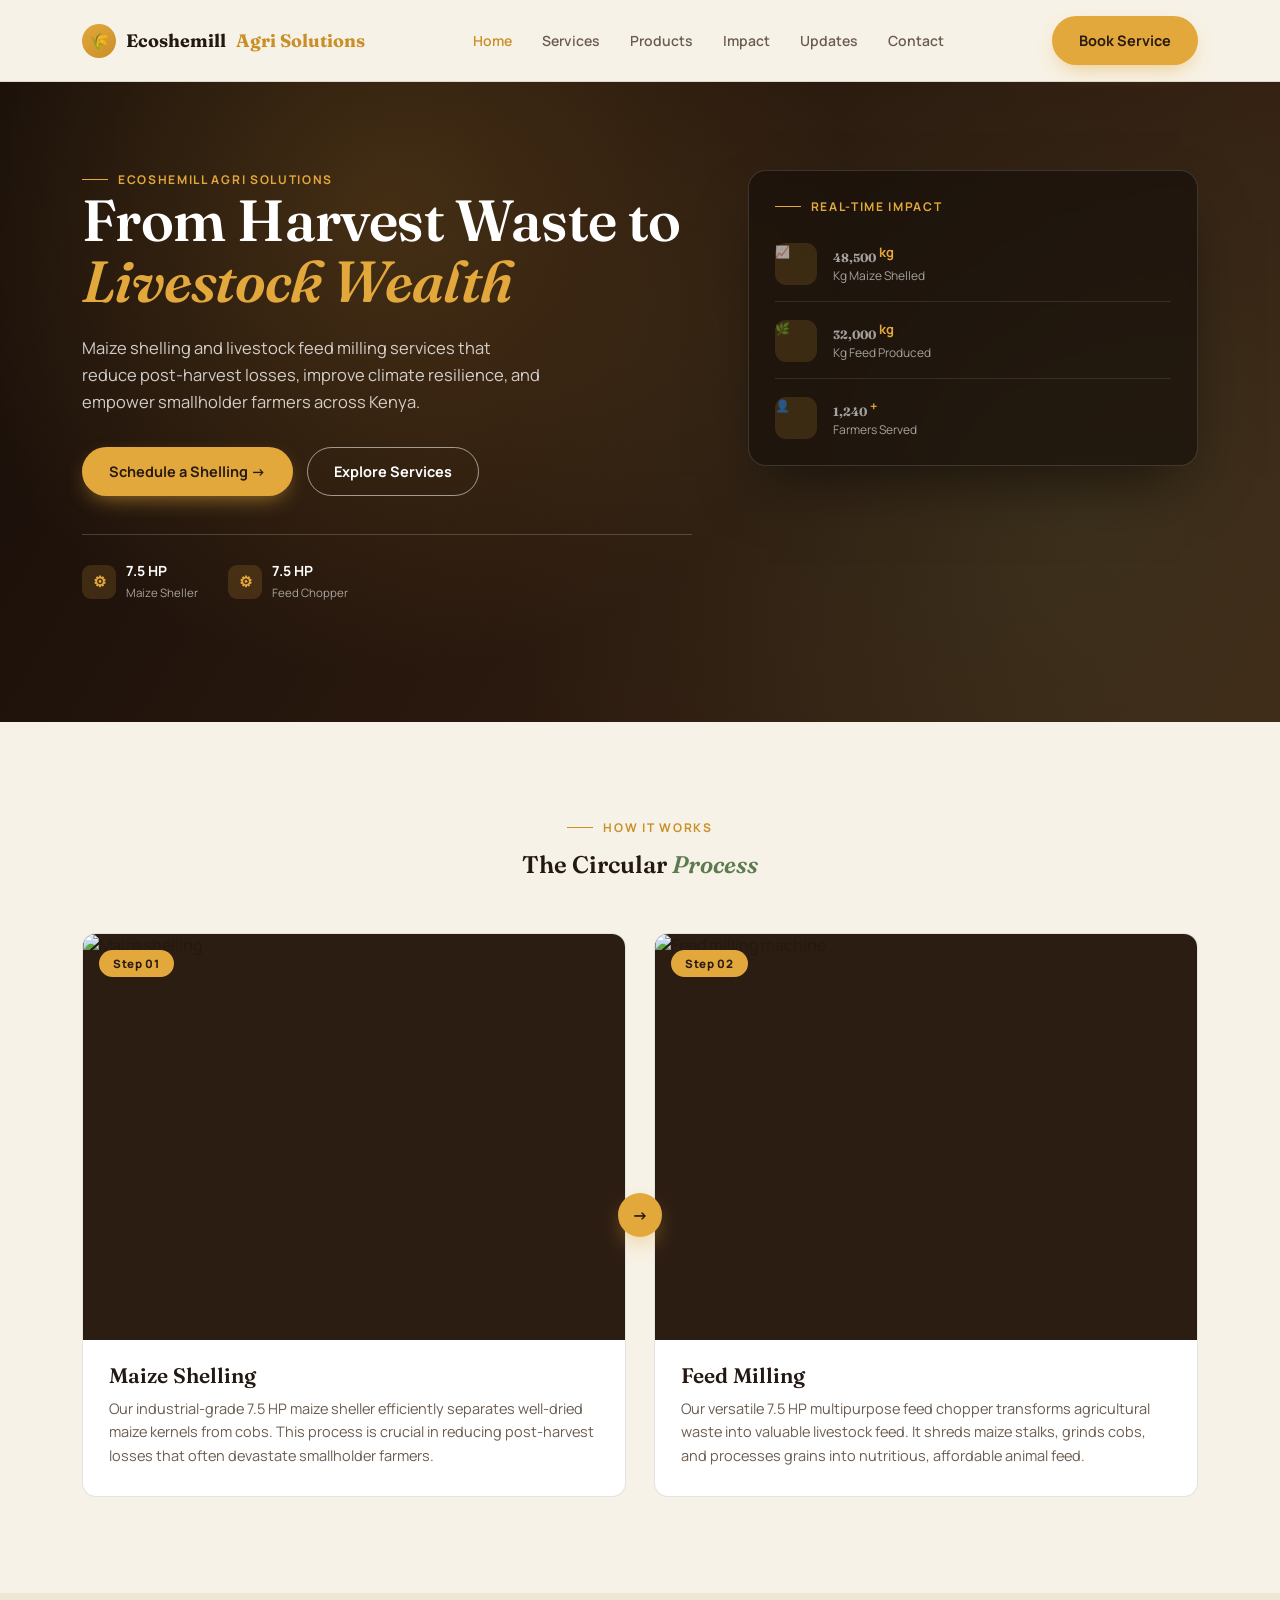
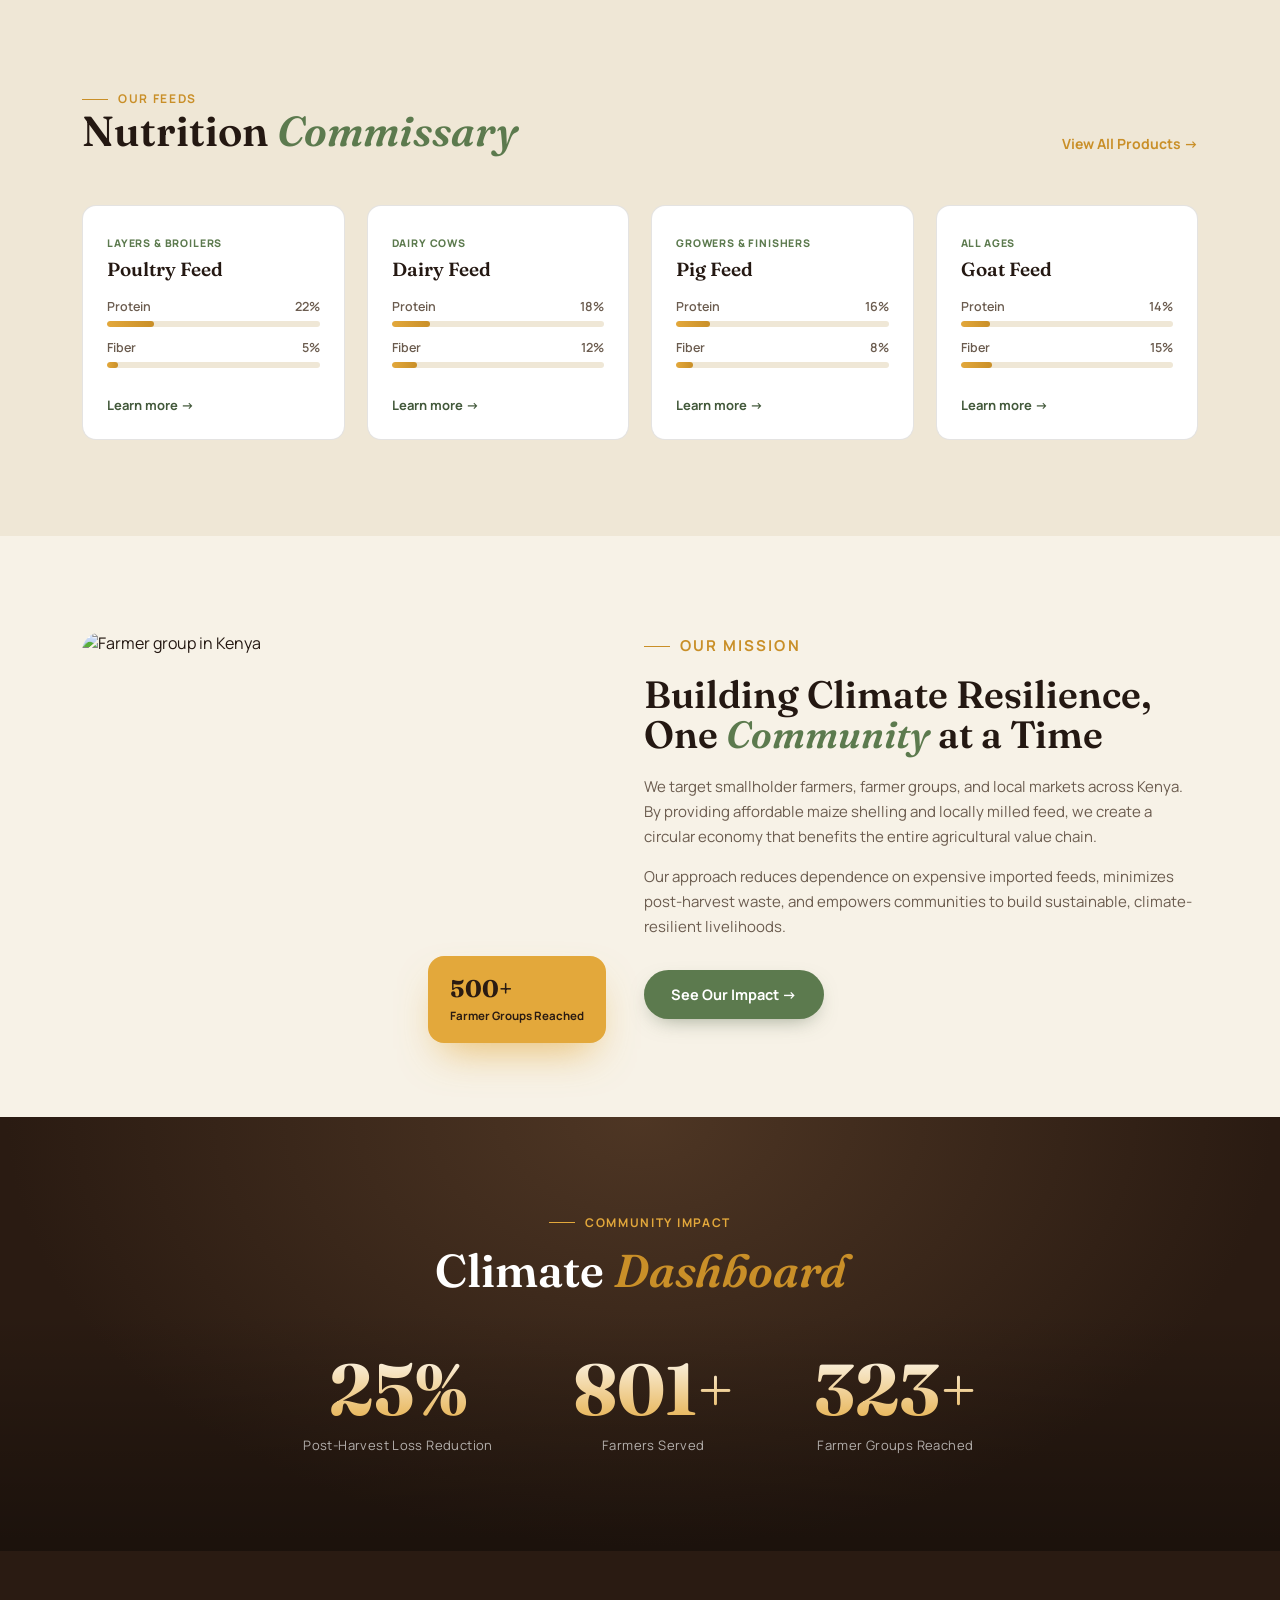
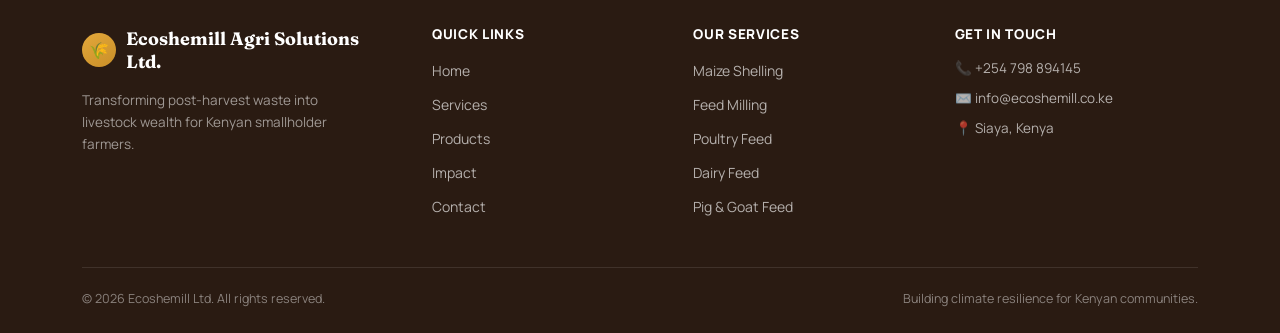
==== commit eb08ff1a: "mobile nav bar" ====
--- a/index.html
+++ b/index.html
@@ -17,13 +17,13 @@
       Ecoshemill <span style="color:var(--gold-dark)">Agri Solutions</span>
     </a>
     <div class="nav-links" id="navLinks">
-      <a href="#top" class="active" data-nav><span class="nav-ic">🏠</span><span class="nav-label">Home</span></a>
-      <a href="#services" data-nav><span class="nav-ic">⚙️</span><span class="nav-label">Services</span></a>
-      <a href="#products" data-nav><span class="nav-ic">🌽</span><span class="nav-label">Products</span></a>
-      <a href="#impact" data-nav><span class="nav-ic">🌍</span><span class="nav-label">Impact</span></a>
-      <a href="#updates" data-nav><span class="nav-ic">📊</span><span class="nav-label">Updates</span></a>
-      <a href="#contact" data-nav><span class="nav-ic">✉️</span><span class="nav-label">Contact</span></a>
-      <!-- <a class="btn btn-gold mobile-only-cta" href="#contact"><span class="nav-ic">📅</span><span class="nav-label">Book Service</span></a> -->
+      <a href="#top" class="active" data-nav><span class="nav-label">Home</span></a>
+      <a href="#services" data-nav><span class="nav-label">Services</span></a>
+      <a href="#products" data-nav><span class="nav-label">Products</span></a>
+      <a href="#impact" data-nav><span class="nav-label">Impact</span></a>
+      <a href="#updates" data-nav><span class="nav-label">Updates</span></a>
+      <a href="#contact" data-nav><span class="nav-label">Contact</span></a>
+      <!-- <a class="btn btn-gold mobile-only-cta" href="#contact"><span class="nav-label">Book Service</span></a> -->
     </div>
     <div class="nav-cta">
       <a class="btn btn-gold desktop-only-cta" href="#contact">Book Service</a>
@@ -225,5 +225,29 @@
 </footer>
 
 <script src="script.js"></script>
+
+<nav class="bottom-nav" id="bottomNav" aria-label="Primary mobile navigation">
+  <a href="#top" class="active" data-bottom-nav>
+    <span class="bn-ic" aria-hidden="true">🏠</span>
+    <span class="bn-label">Home</span>
+  </a>
+  <a href="#services" data-bottom-nav>
+    <span class="bn-ic" aria-hidden="true">⚙️</span>
+    <span class="bn-label">Services</span>
+  </a>
+  <a href="#products" data-bottom-nav>
+    <span class="bn-ic" aria-hidden="true">🌽</span>
+    <span class="bn-label">Products</span>
+  </a>
+  <a href="#impact" data-bottom-nav>
+    <span class="bn-ic" aria-hidden="true">🌍</span>
+    <span class="bn-label">Impact</span>
+  </a>
+  <a href="#contact" data-bottom-nav>
+    <span class="bn-ic" aria-hidden="true">✉️</span>
+    <span class="bn-label">Contact</span>
+  </a>
+</nav>
+
 </body>
 </html>
--- a/style.css
+++ b/style.css
@@ -78,7 +78,6 @@
   .nav-links a{position:relative; padding:6px 0; color:var(--ink-soft); display:flex; align-items:center; gap:8px; white-space:nowrap;}
   .nav-links a.active{color:var(--gold-dark);}
   .nav-links a:hover{color:var(--gold-dark);}
-  .nav-ic{display:none; font-size:19px; line-height:1;}
   .mobile-only-cta{display:none;}
   .nav-cta{display:flex; align-items:center; gap:14px; flex:none;}
   .burger{
@@ -95,6 +94,24 @@
     opacity:0; pointer-events:none; transition:opacity .3s ease; z-index:90;
   }
   .nav-overlay.show{opacity:1; pointer-events:auto;}
+
+  /* BOTTOM TAB BAR (mobile only, icons + labels) */
+  .bottom-nav{
+    display:none; /* enabled in mobile media query */
+    position:fixed; left:0; right:0; bottom:0; z-index:80;
+    background:rgba(247,242,231,.96); backdrop-filter:blur(12px);
+    border-top:1px solid var(--line);
+    box-shadow:0 -10px 26px -14px rgba(36,24,18,.28);
+    padding:8px 6px calc(8px + env(safe-area-inset-bottom));
+  }
+  .bottom-nav a{
+    display:flex; flex-direction:column; align-items:center; justify-content:center;
+    gap:3px; flex:1; padding:6px 2px; border-radius:12px;
+    color:var(--ink-soft); text-decoration:none; transition:color .2s ease, background .2s ease;
+  }
+  .bottom-nav a.active{color:var(--gold-dark); background:rgba(227,168,59,.12);}
+  .bn-ic{font-size:19px; line-height:1;}
+  .bn-label{font-size:10.5px; font-weight:700; letter-spacing:.01em;}
 
   /* HERO */
   .hero{
@@ -271,11 +288,14 @@
     }
     .nav-links a:last-of-type{border-bottom:none;}
     .nav-links a:hover, .nav-links a.active{background:var(--cream-dark);}
-    .nav-ic{display:inline-flex; width:22px; justify-content:center;}
     .desktop-only-cta{display:none;}
     .mobile-only-cta{
       display:flex; justify-content:center; margin-top:14px; border:none;
     }
+
+    /* Bottom tab bar takes over as primary nav on mobile */
+    .bottom-nav{display:flex;}
+    body{padding-bottom:66px;}
   }
 
   /* Phones */
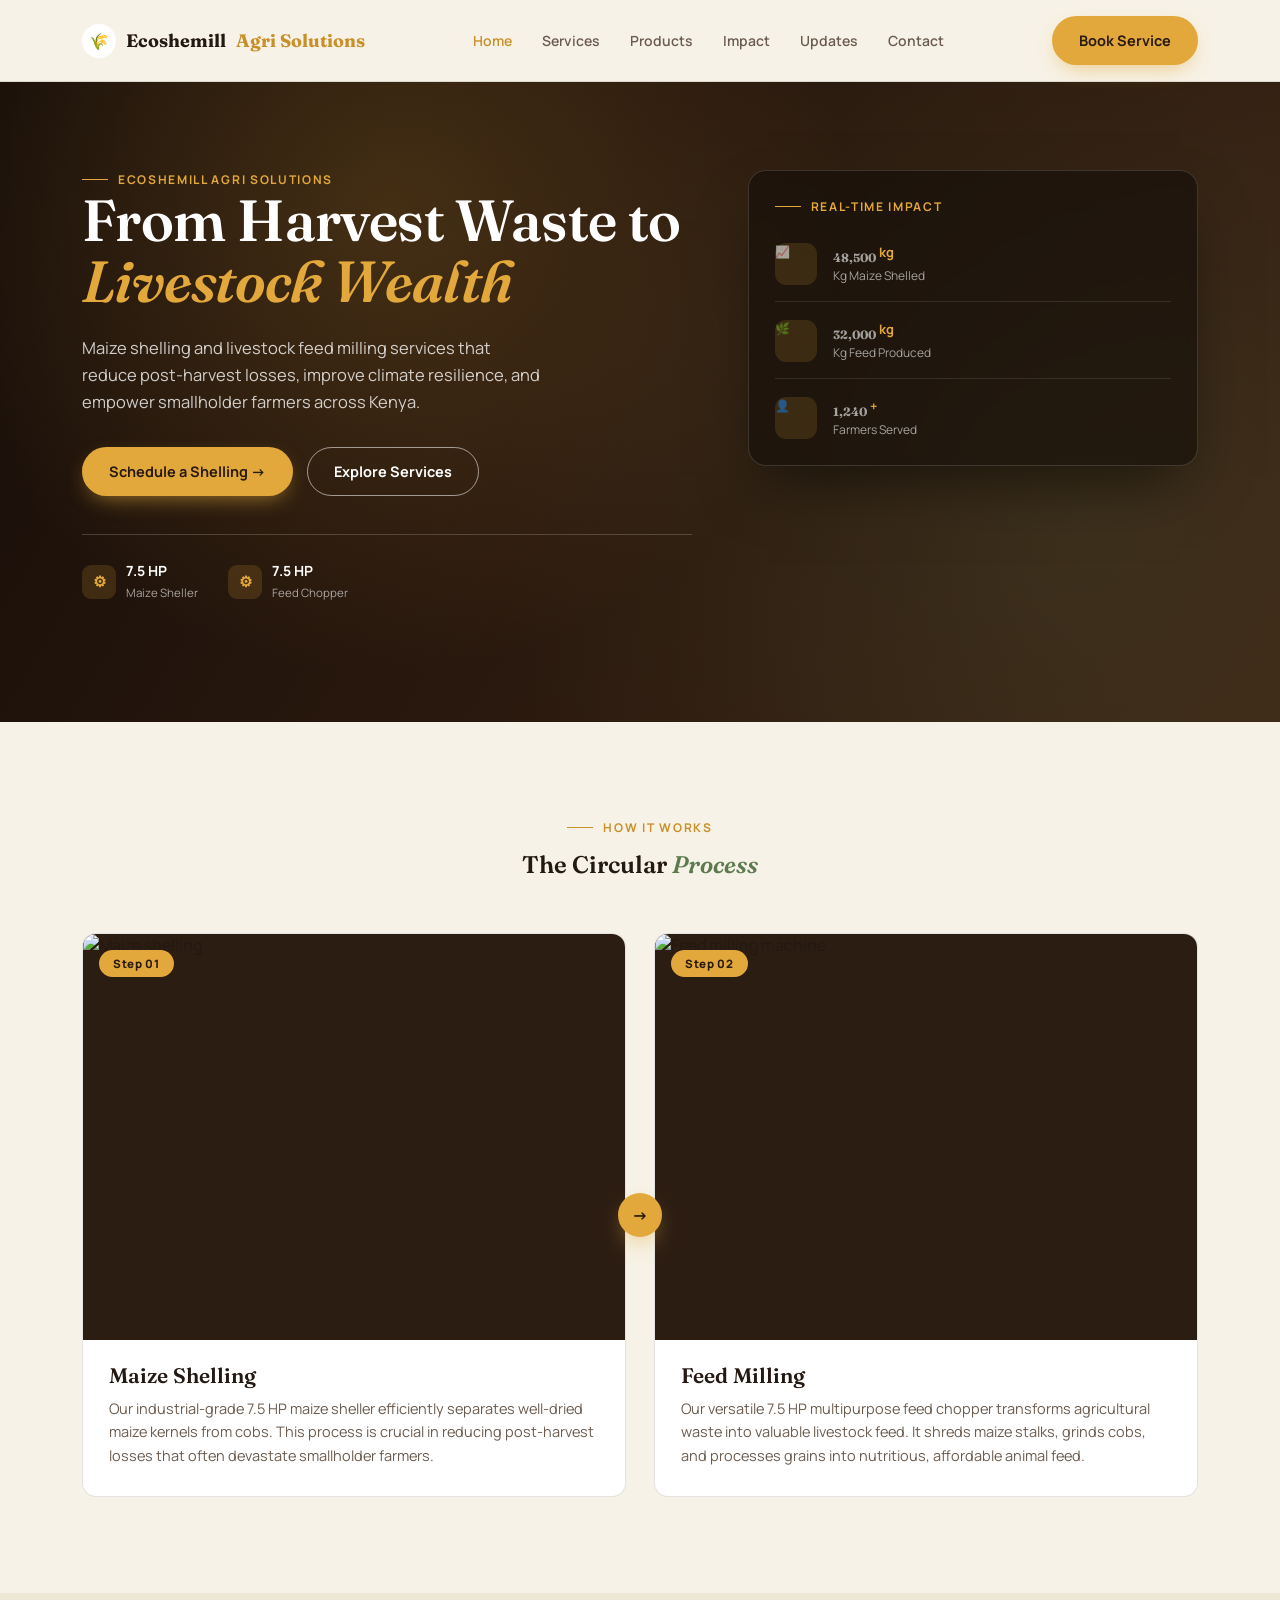
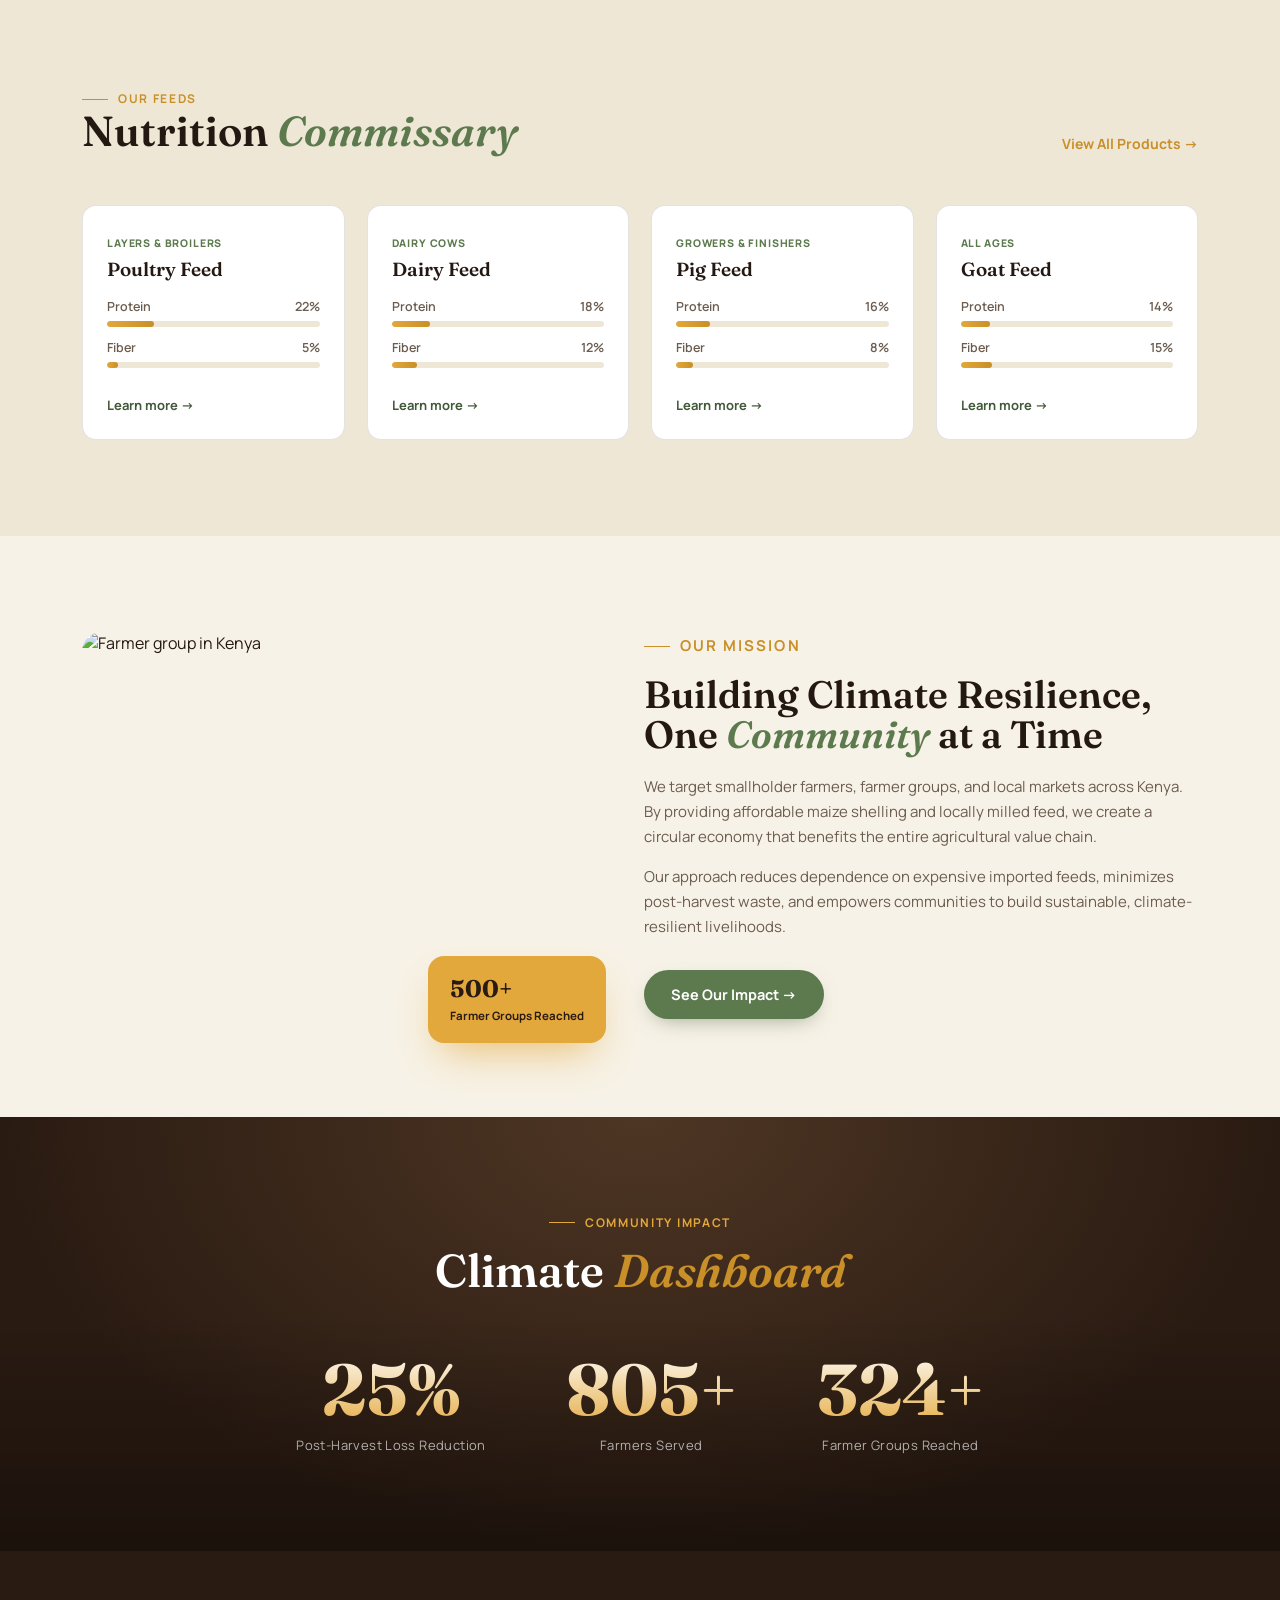
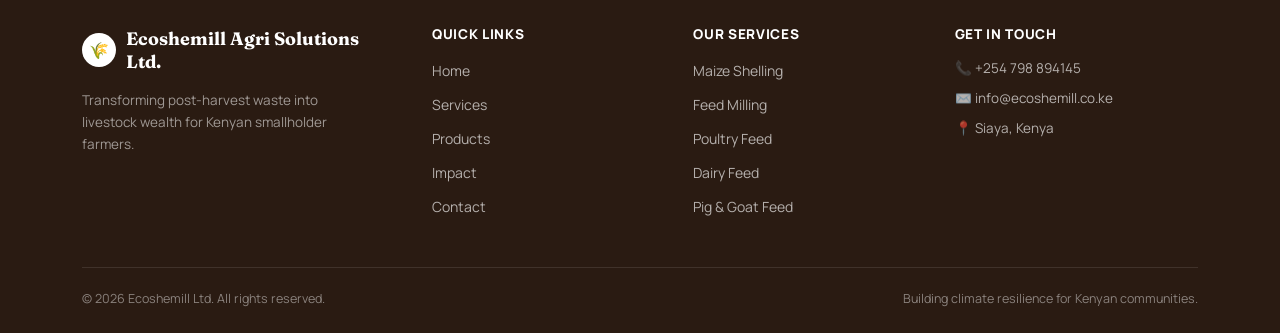
==== commit e41e6abf: "logo color" ====
--- a/index.html
+++ b/index.html
@@ -81,7 +81,7 @@
       <div class="step-card">
         <div class="step-media">
           <span class="step-tag">Step 01</span>
-          <img src="https://images.unsplash.com/photo-1601472244926-1de84e69b7e8?q=80&w=800&auto=format&fit=crop" alt="Maize shelling">
+          <img src="https://static.wixstatic.com/media/b9a05c_480f570ef8fc4320bede67f602504356~mv2.jpg/v1/fill/w_505,h_607,al_c,q_80,enc_avif,quality_auto/b9a05c_480f570ef8fc4320bede67f602504356~mv2.jpg" alt="Maize shelling">
         </div>
         <div class="step-body">
           <h3>Maize Shelling</h3>
--- a/style.css
+++ b/style.css
@@ -71,7 +71,7 @@
   .logo{display:flex; align-items:center; gap:10px; font-family:'Fraunces',serif; font-weight:700; font-size:18px; flex:none;}
   .logo-mark{
     width:34px; height:34px; border-radius:50%; flex:none;
-    background:linear-gradient(145deg, var(--gold), var(--gold-dark));
+    background:#fff;
     display:flex; align-items:center; justify-content:center; font-size:16px;
   }
   .nav-links{display:flex; align-items:center; gap:30px; font-size:14px; font-weight:600; color:var(--ink);}
@@ -99,19 +99,25 @@
   .bottom-nav{
     display:none; /* enabled in mobile media query */
     position:fixed; left:0; right:0; bottom:0; z-index:80;
-    background:rgba(247,242,231,.96); backdrop-filter:blur(12px);
+    background:rgba(247,242,231,.96);
+    -webkit-backdrop-filter:blur(12px); backdrop-filter:blur(12px);
     border-top:1px solid var(--line);
     box-shadow:0 -10px 26px -14px rgba(36,24,18,.28);
-    padding:8px 6px calc(8px + env(safe-area-inset-bottom));
+    padding:6px 2px calc(6px + env(safe-area-inset-bottom));
+    -webkit-transform:translate3d(0,0,0); transform:translate3d(0,0,0);
+    will-change:transform;
   }
   .bottom-nav a{
     display:flex; flex-direction:column; align-items:center; justify-content:center;
-    gap:3px; flex:1; padding:6px 2px; border-radius:12px;
+    gap:2px; flex:1 1 0; min-width:0; max-width:20%; padding:5px 1px; border-radius:10px;
     color:var(--ink-soft); text-decoration:none; transition:color .2s ease, background .2s ease;
   }
   .bottom-nav a.active{color:var(--gold-dark); background:rgba(227,168,59,.12);}
-  .bn-ic{font-size:19px; line-height:1;}
-  .bn-label{font-size:10.5px; font-weight:700; letter-spacing:.01em;}
+  .bn-ic{font-size:clamp(14px,4.6vw,17px); line-height:1;}
+  .bn-label{
+    font-size:clamp(8px,2.4vw,9.5px); font-weight:700; letter-spacing:.005em;
+    max-width:100%; white-space:nowrap; overflow:hidden; text-overflow:ellipsis;
+  }
 
   /* HERO */
   .hero{
@@ -345,6 +351,11 @@
     .btn{padding:12px 20px; font-size:13.5px;}
     .impact-num{font-size:20px;}
     .dash-stats{gap:26px;}
+
+    .bottom-nav{padding:5px 0 calc(5px + env(safe-area-inset-bottom));}
+    .bottom-nav a{padding:4px 0; gap:1px;}
+    .bn-ic{font-size:15px;}
+    .bn-label{font-size:8.5px;}
   }
 
   /* Reduced motion */
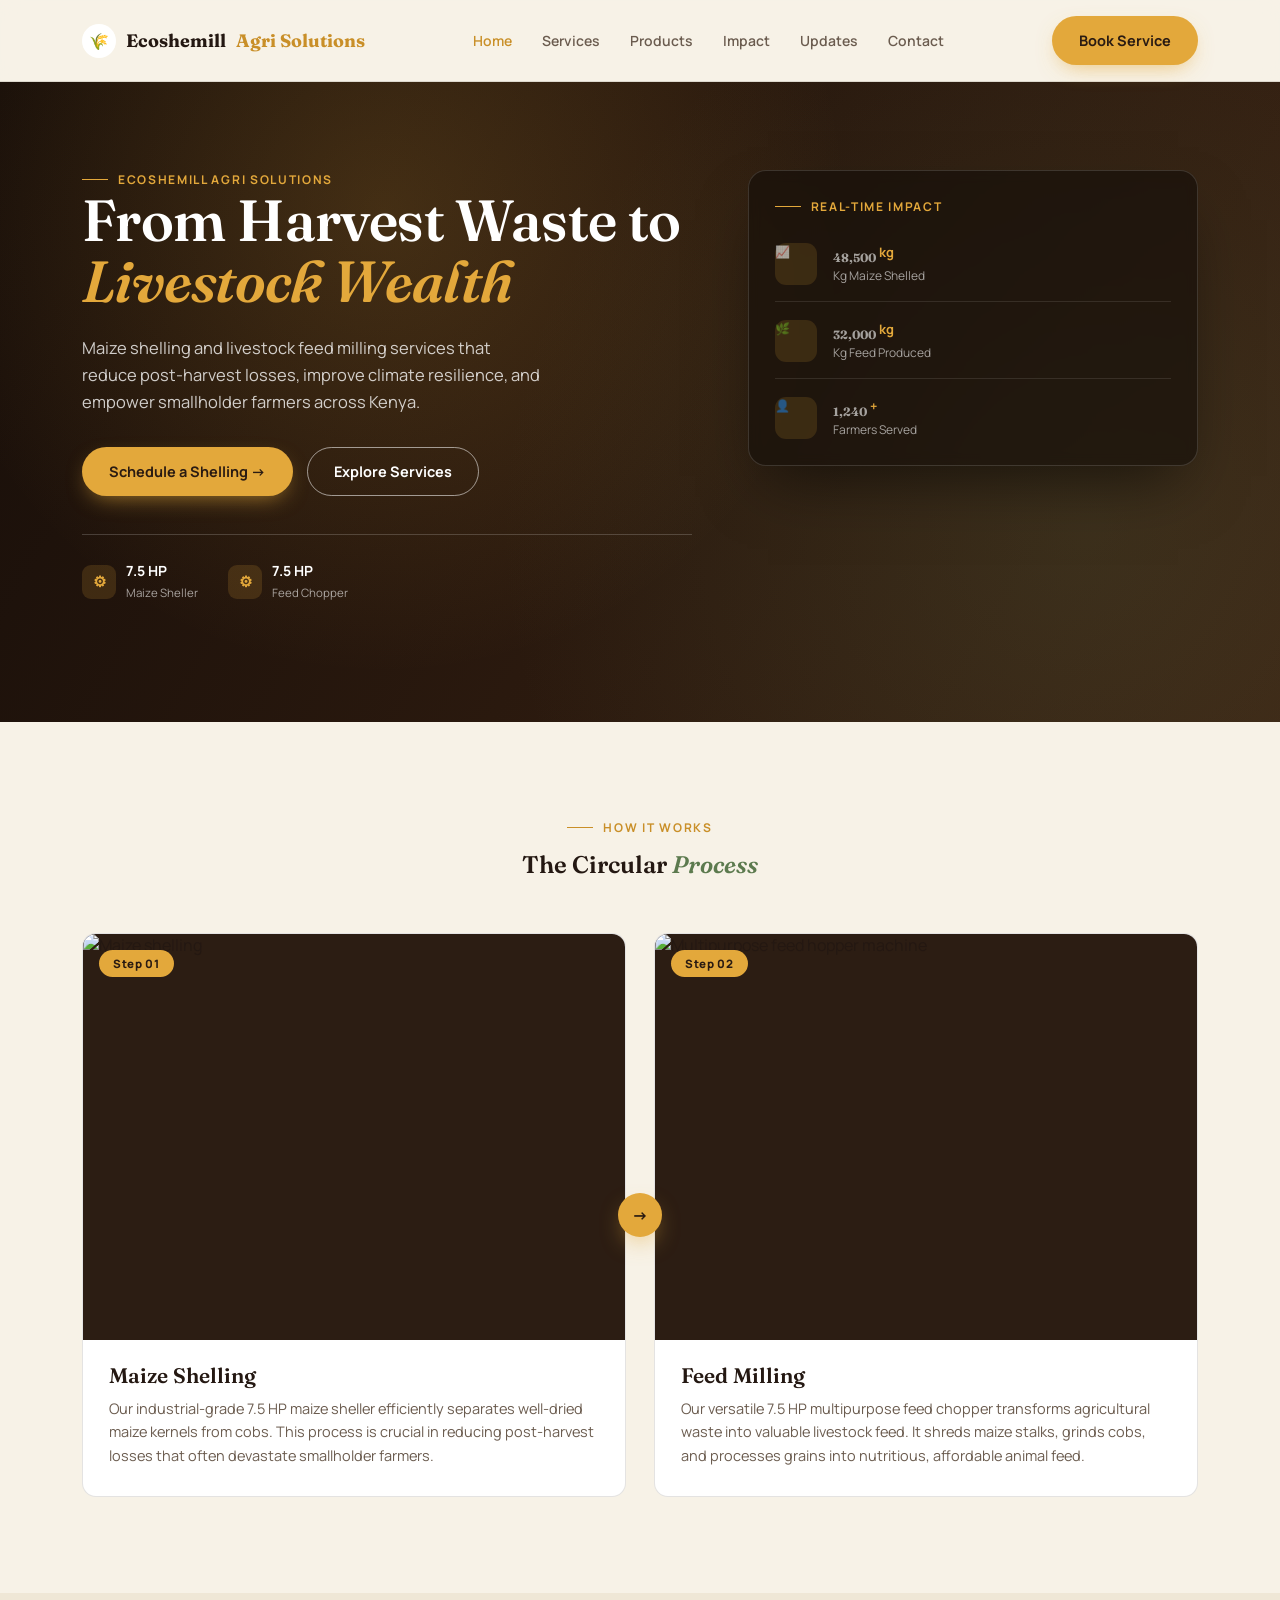
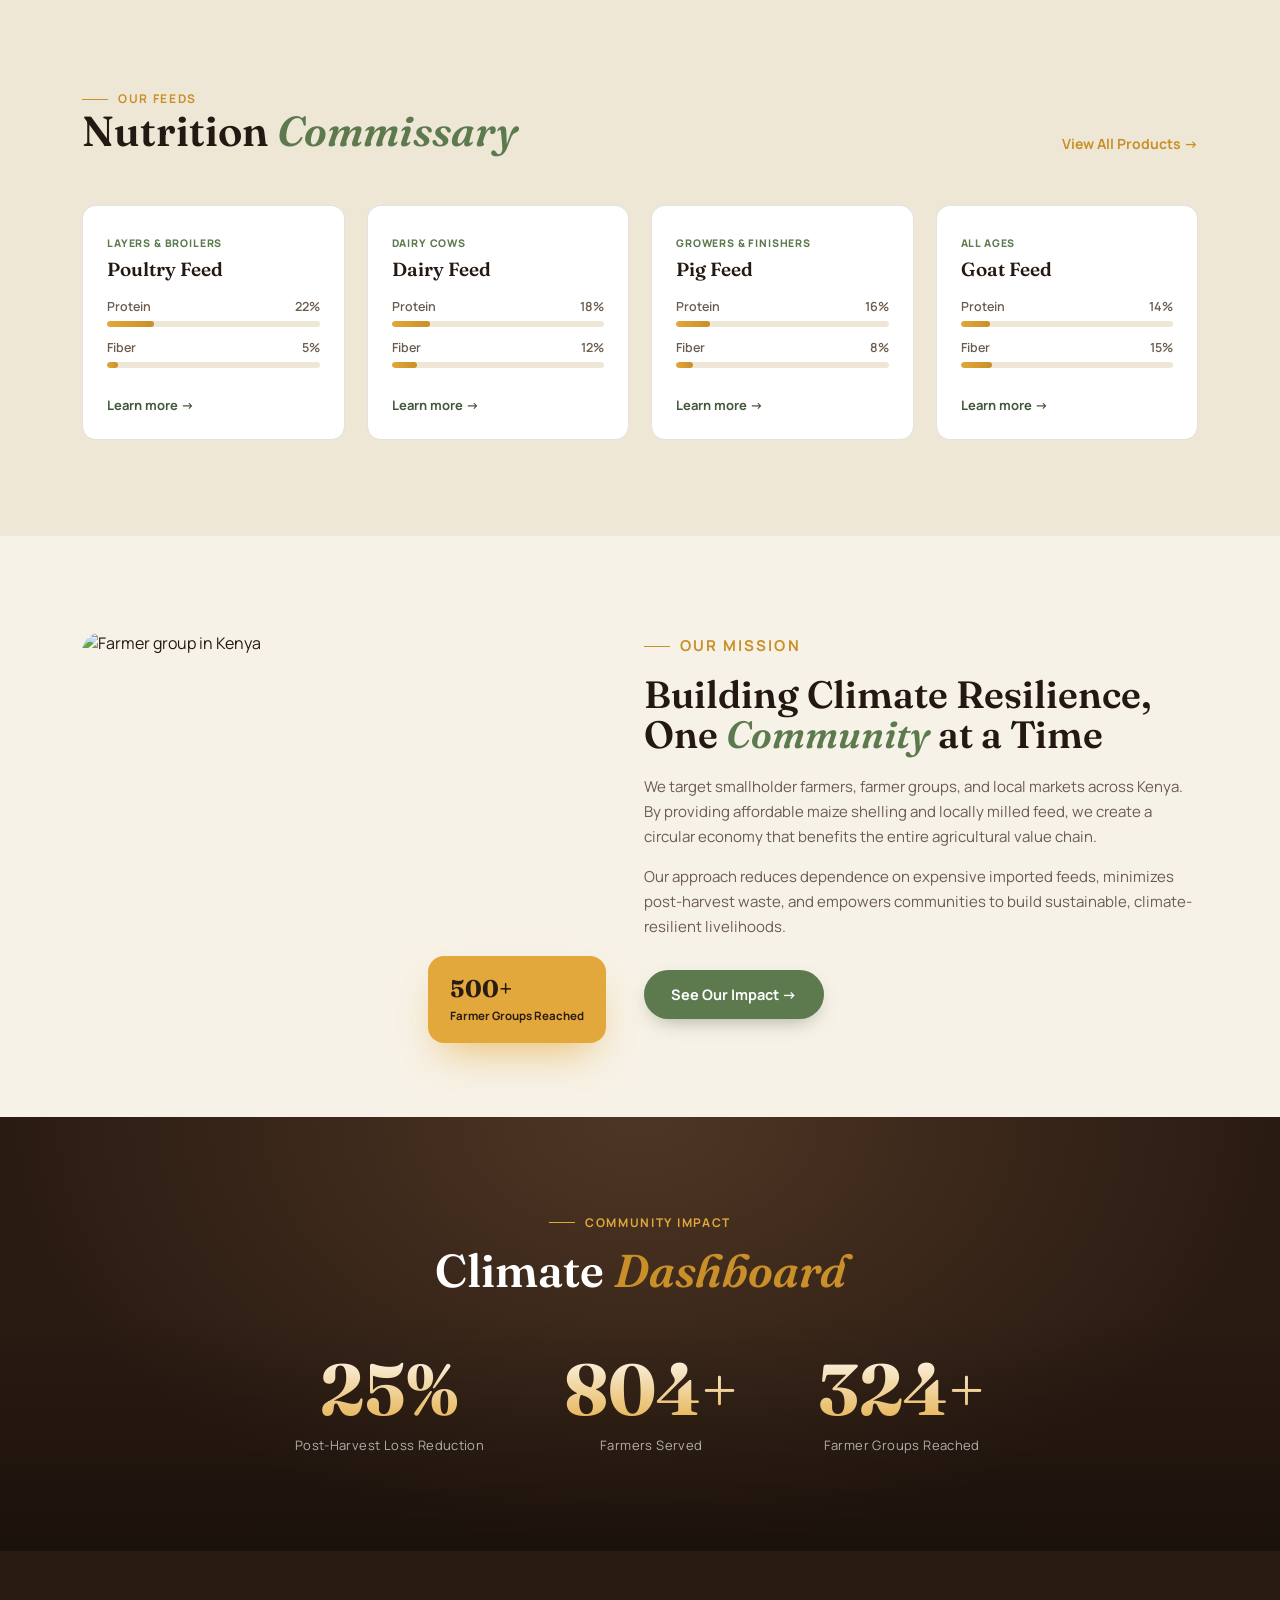
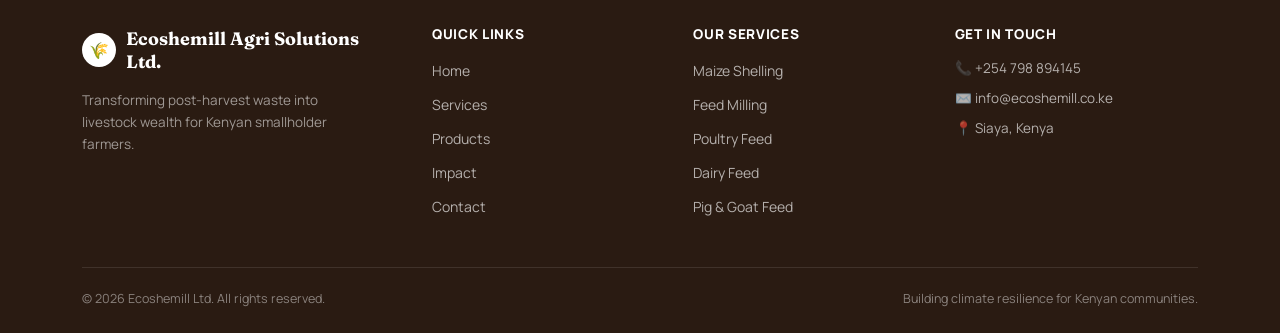
==== commit 6e424ac5: "Feed chopper photo" ====
--- a/index.html
+++ b/index.html
@@ -81,7 +81,7 @@
       <div class="step-card">
         <div class="step-media">
           <span class="step-tag">Step 01</span>
-          <img src="https://static.wixstatic.com/media/b9a05c_480f570ef8fc4320bede67f602504356~mv2.jpg/v1/fill/w_505,h_607,al_c,q_80,enc_avif,quality_auto/b9a05c_480f570ef8fc4320bede67f602504356~mv2.jpg" alt="Maize shelling">
+          <img src="https://images.unsplash.com/photo-1601472244926-1de84e69b7e8?q=80&w=800&auto=format&fit=crop" alt="Maize shelling">
         </div>
         <div class="step-body">
           <h3>Maize Shelling</h3>
@@ -91,7 +91,7 @@
       <div class="step-card">
         <div class="step-media">
           <span class="step-tag">Step 02</span>
-          <img src="https://images.unsplash.com/photo-1595855709622-2c3f75f4dbaa?q=80&w=800&auto=format&fit=crop" alt="Feed milling machine">
+          <img src="images/multipurpose-feed-hopper.png" alt="Multipurpose feed hopper machine">
         </div>
         <div class="step-body">
           <h3>Feed Milling</h3>
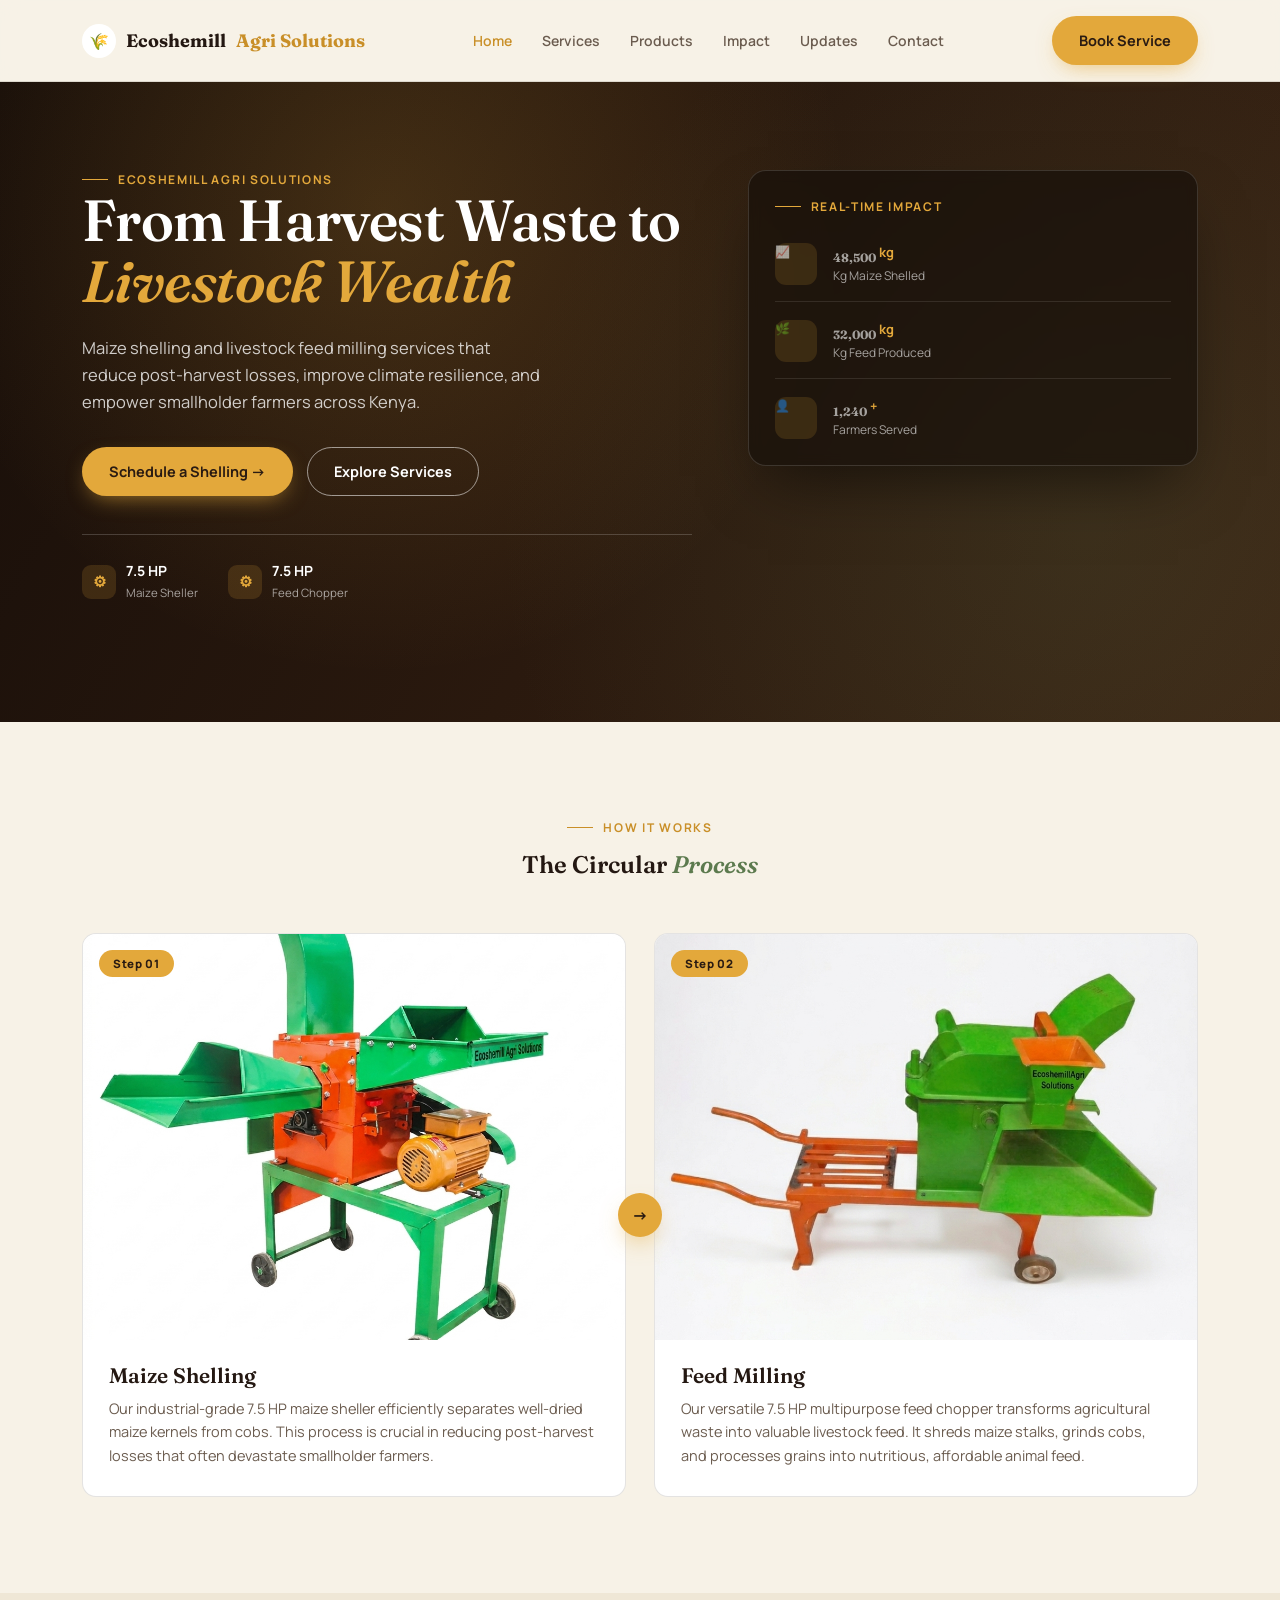
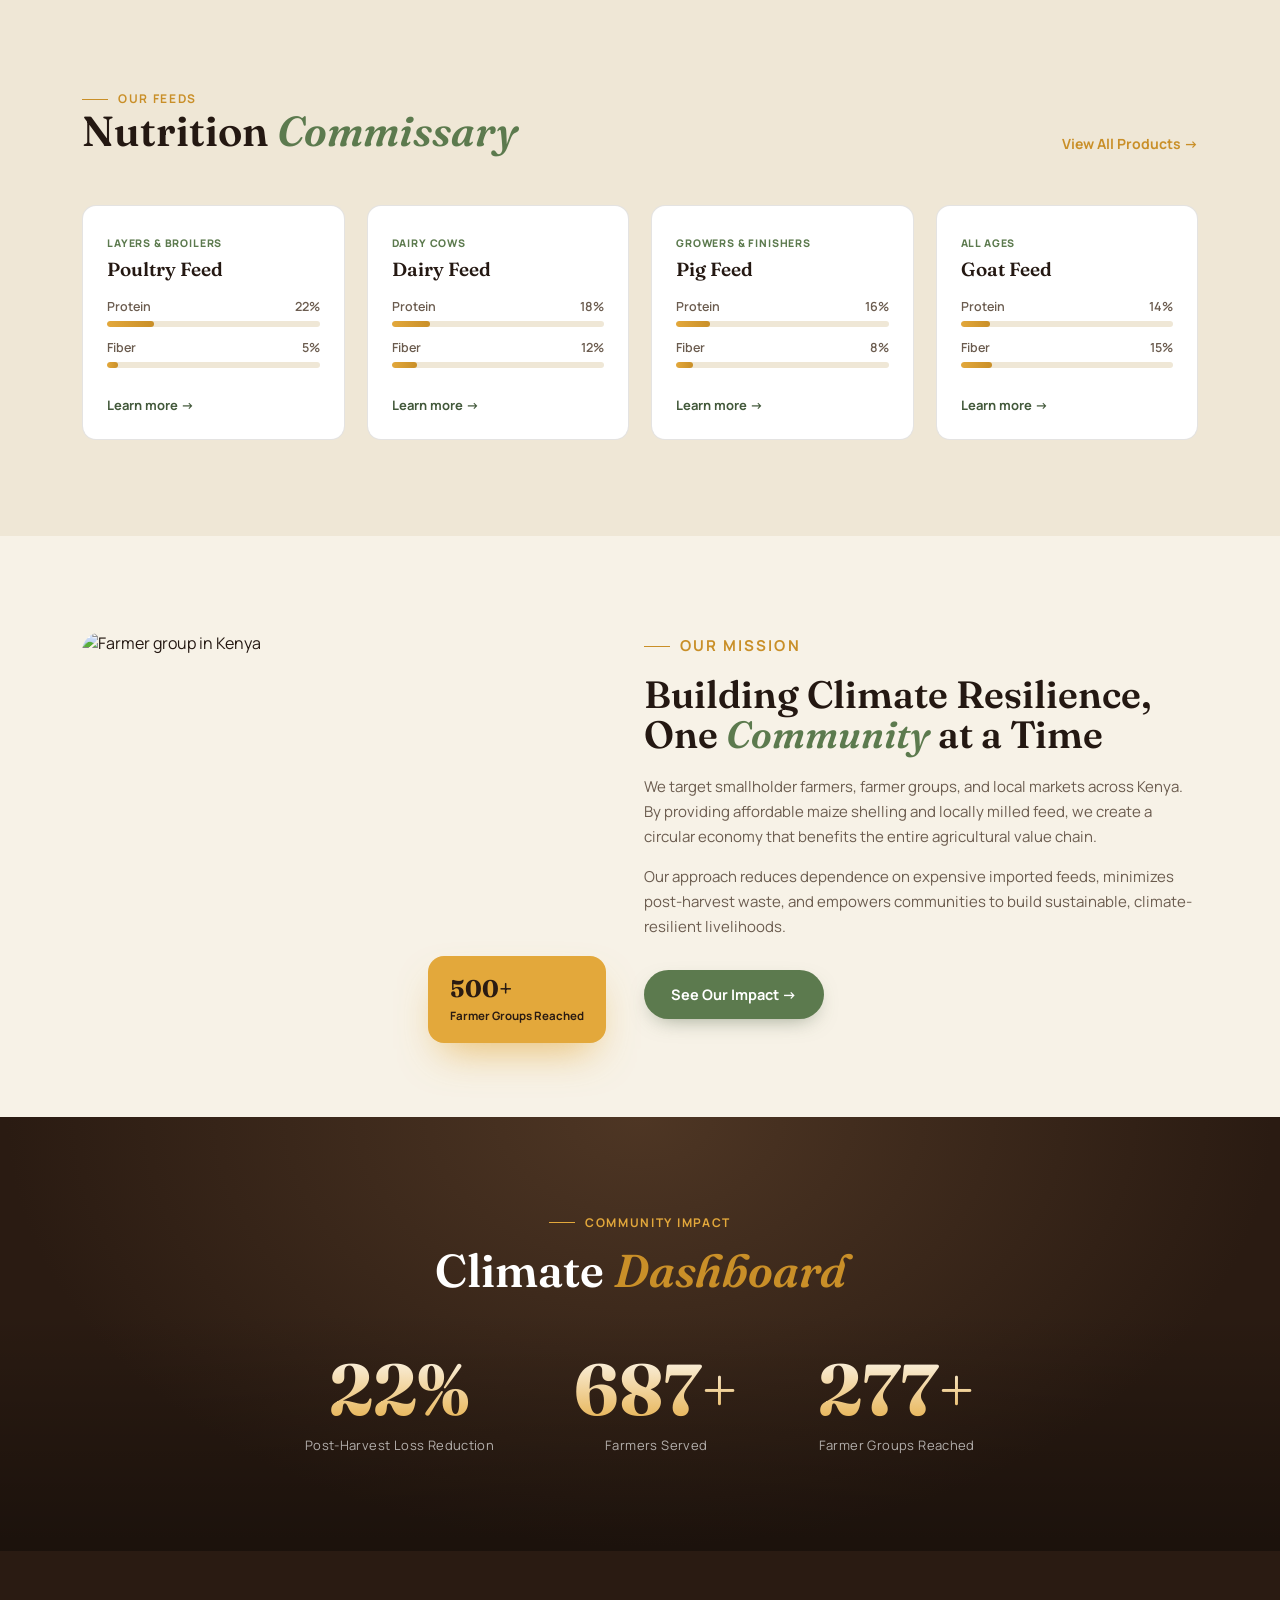
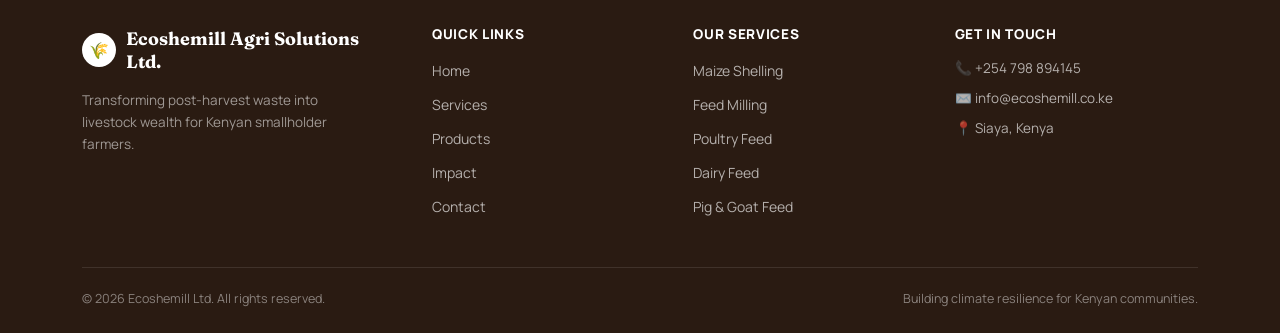
==== commit 60fcfa7f: "updates" ====
--- a/index.html
+++ b/index.html
@@ -18,11 +18,11 @@
     </a>
     <div class="nav-links" id="navLinks">
       <a href="#top" class="active" data-nav><span class="nav-label">Home</span></a>
-      <a href="#services" data-nav><span class="nav-label">Services</span></a>
-      <a href="#products" data-nav><span class="nav-label">Products</span></a>
-      <a href="#impact" data-nav><span class="nav-label">Impact</span></a>
-      <a href="#updates" data-nav><span class="nav-label">Updates</span></a>
-      <a href="#contact" data-nav><span class="nav-label">Contact</span></a>
+      <a href="services.html" data-nav><span class="nav-label">Services</span></a>
+      <a href="products.html" data-nav><span class="nav-label">Products</span></a>
+      <a href="Impact.html" data-nav><span class="nav-label">Impact</span></a>
+      <a href="updates.html" data-nav><span class="nav-label">Updates</span></a>
+      <a href="contact.html" data-nav><span class="nav-label">Contact</span></a>
       <!-- <a class="btn btn-gold mobile-only-cta" href="#contact"><span class="nav-label">Book Service</span></a> -->
     </div>
     <div class="nav-cta">
@@ -81,7 +81,7 @@
       <div class="step-card">
         <div class="step-media">
           <span class="step-tag">Step 01</span>
-          <img src="https://images.unsplash.com/photo-1601472244926-1de84e69b7e8?q=80&w=800&auto=format&fit=crop" alt="Maize shelling">
+          <img src="images/MPH.jpg" alt="Maize shelling">
         </div>
         <div class="step-body">
           <h3>Maize Shelling</h3>
@@ -91,7 +91,7 @@
       <div class="step-card">
         <div class="step-media">
           <span class="step-tag">Step 02</span>
-          <img src="images/multipurpose-feed-hopper.png" alt="Multipurpose feed hopper machine">
+          <img src="images/FM.jpg" alt="Multipurpose feed hopper machine">
         </div>
         <div class="step-body">
           <h3>Feed Milling</h3>
